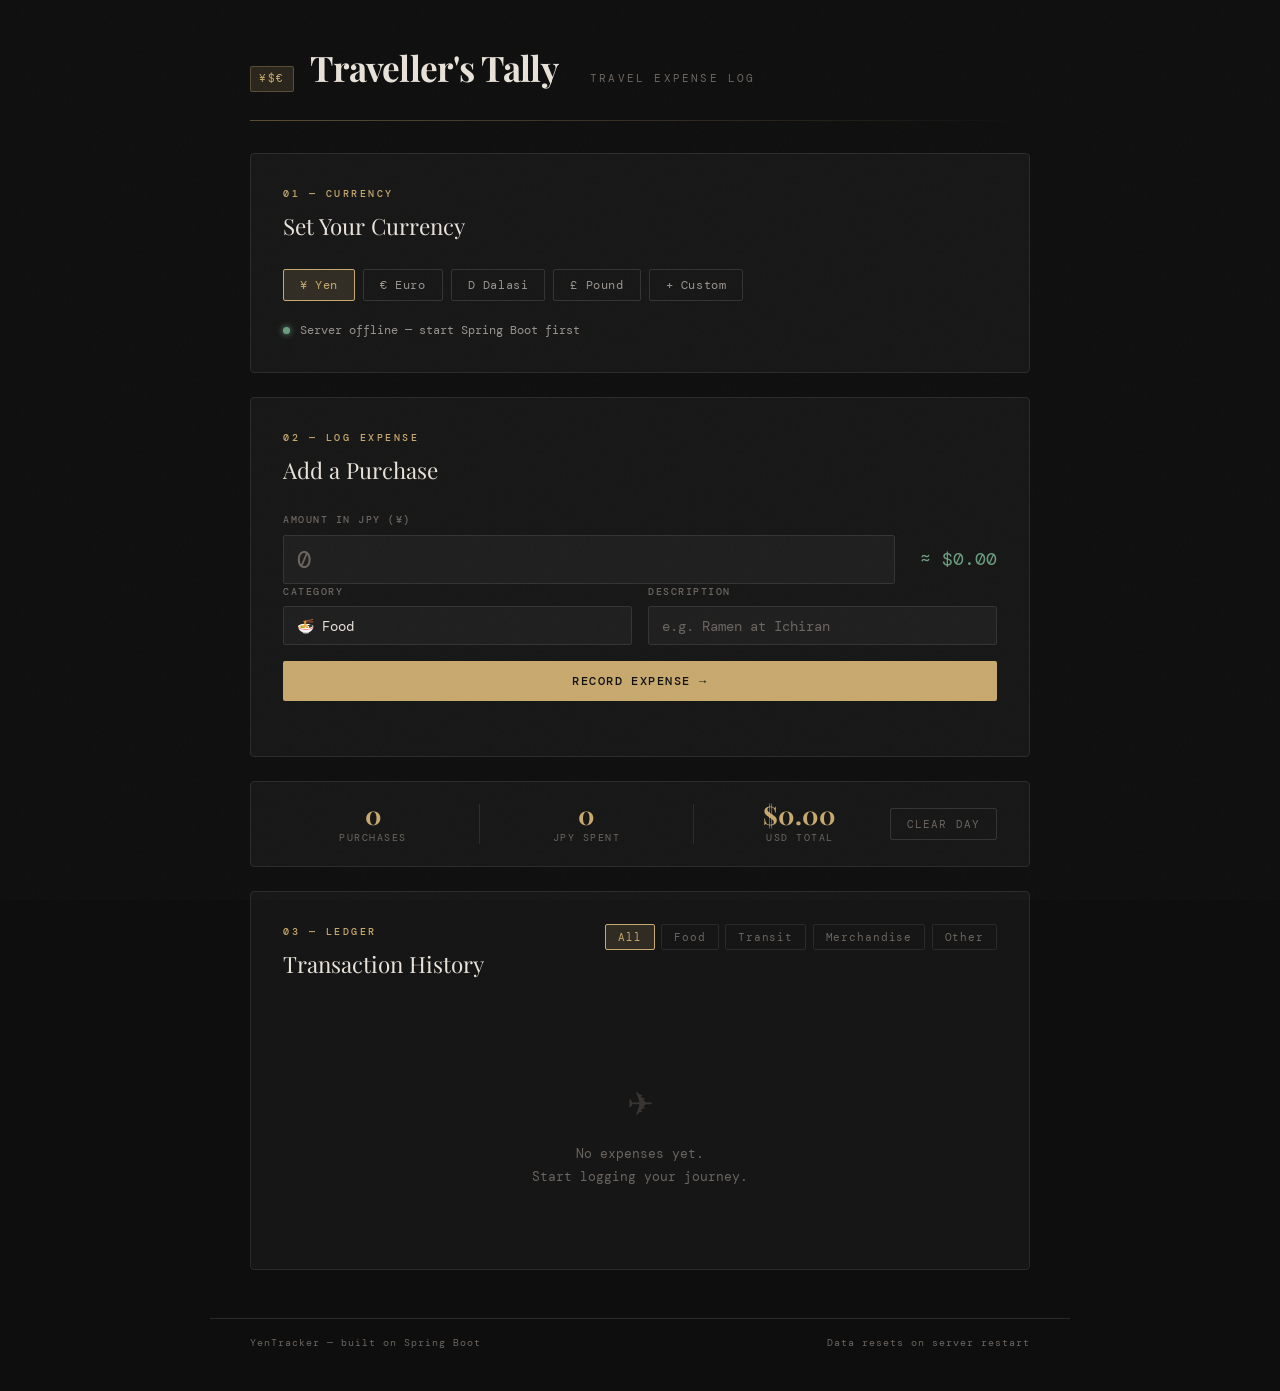
==== target/classes/static/index.html @ 56c9b60a "Initial commit" ====
<!DOCTYPE html>
<html lang="en">
<head>
  <meta charset="UTF-8" />
  <meta name="viewport" content="width=device-width, initial-scale=1.0" />
  <title>Traveller's Tally — Travel Expense Log</title>
  <link rel="preconnect" href="https://fonts.googleapis.com">
  <link href="https://fonts.googleapis.com/css2?family=Playfair+Display:ital,wght@0,400;0,700;1,400&family=DM+Mono:wght@300;400;500&display=swap" rel="stylesheet">
  <link rel="stylesheet" href="styles.css" />
</head>
<body>

  <div class="grain"></div>

  <header>
    <div class="header-inner">
      <div class="logo">
        <span class="logo-symbol">¥$€</span>
        <h1>Traveller's Tally</h1>
      </div>
      <p class="tagline">Travel Expense Log</p>
    </div>
    <div class="header-rule"></div>
  </header>

  <main>

    <!-- CURRENCY PANEL -->
    <section class="panel currency-panel">
      <div class="panel-label">01 — Currency</div>
      <h2>Set Your Currency</h2>

      <div class="presets">
        <button class="preset-btn active" data-name="JPY" data-symbol="¥" data-rate="0.0064">¥ Yen</button>
        <button class="preset-btn" data-name="EUR" data-symbol="€" data-rate="1.08">€ Euro</button>
        <button class="preset-btn" data-name="GMD" data-symbol="D" data-rate="0.014">D Dalasi</button>
        <button class="preset-btn" data-name="GBP" data-symbol="£" data-rate="1.27">£ Pound</button>
        <button class="preset-btn" data-name="custom" data-symbol="" data-rate="">+ Custom</button>
      </div>

      <div class="custom-fields" id="customFields">
        <div class="field-row">
          <div class="field">
            <label>Code</label>
            <input id="custCode" placeholder="e.g. HKD" maxlength="5" />
          </div>
          <div class="field">
            <label>Symbol</label>
            <input id="custSymbol" placeholder="e.g. $" maxlength="2" />
          </div>
          <div class="field">
            <label>Rate (1 unit → USD)</label>
            <input id="custRate" type="number" step="0.0001" placeholder="e.g. 0.13" />
          </div>
        </div>
        <button class="btn-primary" id="setCustomBtn">Apply Custom</button>
      </div>

      <div class="currency-status" id="currencyStatus">
        <span class="status-dot"></span>
        <span id="statusText">JPY — 1 ¥ = $0.0064</span>
      </div>
    </section>

    <!-- CONVERT + ADD PANEL -->
    <section class="panel add-panel">
      <div class="panel-label">02 — Log Expense</div>
      <h2>Add a Purchase</h2>

      <div class="field">
        <label>Amount <span id="currLabel">in JPY (¥)</span></label>
        <div class="amount-row">
          <input id="costInput" type="number" step="0.01" placeholder="0" />
          <div class="usd-preview" id="usdPreview">≈ $0.00</div>
        </div>
      </div>

      <div class="field-row">
        <div class="field">
          <label>Category</label>
          <select id="categorySelect">
            <option value="Food">🍜 Food</option>
            <option value="Transit">🚆 Transit</option>
            <option value="Merchandise">🛍 Merchandise</option>
            <option value="Lodging">🏨 Lodging</option>
            <option value="Entertainment">🎌 Entertainment</option>
            <option value="Other">📦 Other</option>
          </select>
        </div>
        <div class="field">
          <label>Description</label>
          <input id="descInput" placeholder="e.g. Ramen at Ichiran" />
        </div>
      </div>

      <button class="btn-primary" id="addBtn">Record Expense →</button>
      <div class="add-feedback" id="addFeedback"></div>
    </section>

    <!-- SUMMARY BAR -->
    <section class="summary-bar" id="summaryBar">
      <div class="summary-item">
        <span class="summary-num" id="sumTransactions">0</span>
        <span class="summary-label">purchases</span>
      </div>
      <div class="summary-divider"></div>
      <div class="summary-item">
        <span class="summary-num" id="sumForeign">0</span>
        <span class="summary-label" id="sumForeignLabel">JPY spent</span>
      </div>
      <div class="summary-divider"></div>
      <div class="summary-item">
        <span class="summary-num" id="sumUsd">$0.00</span>
        <span class="summary-label">USD total</span>
      </div>
      <button class="btn-ghost" id="clearBtn">Clear Day</button>
    </section>

    <!-- LEDGER -->
    <section class="panel ledger-panel">
      <div class="panel-header">
        <div>
          <div class="panel-label">03 — Ledger</div>
          <h2>Transaction History</h2>
        </div>
        <div class="filter-tabs" id="filterTabs">
          <button class="filter-tab active" data-filter="All">All</button>
          <button class="filter-tab" data-filter="Food">Food</button>
          <button class="filter-tab" data-filter="Transit">Transit</button>
          <button class="filter-tab" data-filter="Merchandise">Merchandise</button>
          <button class="filter-tab" data-filter="Other">Other</button>
        </div>
      </div>

      <div class="ledger" id="ledger">
        <div class="empty-state">
          <span class="empty-icon">✈</span>
          <p>No expenses yet.<br>Start logging your journey.</p>
        </div>
      </div>
    </section>

  </main>

  <footer>
    <span>YenTracker — built on Spring Boot</span>
    <span>Data resets on server restart</span>
  </footer>

  <script src="app.js"></script>
</body>
</html>
---- target/classes/static/styles.css ----
/* ── Variables ── */
:root {
  --bg: #0e0e0e;
  --surface: #161616;
  --surface2: #1e1e1e;
  --border: #2a2a2a;
  --border-light: #333;
  --text: #e8e2d9;
  --text-muted: #6b6560;
  --text-dim: #9a9490;
  --accent: #c8a96e;
  --accent-dim: rgba(200, 169, 110, 0.15);
  --accent-hover: #d9bc85;
  --danger: #c0504a;
  --green: #6a9e7f;
  --font-display: 'Playfair Display', Georgia, serif;
  --font-mono: 'DM Mono', 'Courier New', monospace;
}

/* ── Reset ── */
*, *::before, *::after { box-sizing: border-box; margin: 0; padding: 0; }

/* ── Base ── */
html { scroll-behavior: smooth; }

body {
  background: var(--bg);
  color: var(--text);
  font-family: var(--font-mono);
  font-size: 14px;
  line-height: 1.6;
  min-height: 100vh;
  position: relative;
}

/* ── Grain overlay ── */
.grain {
  position: fixed;
  inset: 0;
  pointer-events: none;
  z-index: 999;
  opacity: 0.035;
  background-image: url("data:image/svg+xml,%3Csvg viewBox='0 0 256 256' xmlns='http://www.w3.org/2000/svg'%3E%3Cfilter id='noise'%3E%3CfeTurbulence type='fractalNoise' baseFrequency='0.9' numOctaves='4' stitchTiles='stitch'/%3E%3C/filter%3E%3Crect width='100%25' height='100%25' filter='url(%23noise)'/%3E%3C/svg%3E");
  background-size: 200px 200px;
}

/* ── Header ── */
header {
  padding: 2.5rem 2.5rem 0;
  max-width: 860px;
  margin: 0 auto;
}

.header-inner {
  display: flex;
  align-items: baseline;
  gap: 2rem;
  margin-bottom: 1.5rem;
}

.logo {
  display: flex;
  align-items: baseline;
  gap: 1rem;
}

.logo-symbol {
  font-family: var(--font-mono);
  font-size: 11px;
  letter-spacing: 0.15em;
  color: var(--accent);
  background: var(--accent-dim);
  border: 1px solid rgba(200, 169, 110, 0.3);
  padding: 3px 8px;
  border-radius: 2px;
}

h1 {
  font-family: var(--font-display);
  font-size: 2.2rem;
  font-weight: 700;
  letter-spacing: -0.02em;
  color: var(--text);
}

.tagline {
  font-family: var(--font-mono);
  font-size: 11px;
  letter-spacing: 0.2em;
  text-transform: uppercase;
  color: var(--text-muted);
}

.header-rule {
  height: 1px;
  background: linear-gradient(to right, var(--accent), transparent);
  opacity: 0.4;
}

/* ── Main ── */
main {
  max-width: 860px;
  margin: 0 auto;
  padding: 2rem 2.5rem 3rem;
  display: flex;
  flex-direction: column;
  gap: 1.5rem;
}

/* ── Panels ── */
.panel {
  background: var(--surface);
  border: 1px solid var(--border);
  border-radius: 4px;
  padding: 2rem;
  position: relative;
  animation: fadeUp 0.4s ease both;
}

.panel:nth-child(2) { animation-delay: 0.1s; }
.panel:nth-child(3) { animation-delay: 0.15s; }
.panel:nth-child(4) { animation-delay: 0.2s; }

@keyframes fadeUp {
  from { opacity: 0; transform: translateY(12px); }
  to   { opacity: 1; transform: translateY(0); }
}

.panel-label {
  font-size: 10px;
  letter-spacing: 0.25em;
  text-transform: uppercase;
  color: var(--accent);
  margin-bottom: 0.4rem;
  font-weight: 500;
}

.panel h2 {
  font-family: var(--font-display);
  font-size: 1.4rem;
  font-weight: 400;
  color: var(--text);
  margin-bottom: 1.5rem;
}

/* ── Currency Presets ── */
.presets {
  display: flex;
  gap: 0.5rem;
  flex-wrap: wrap;
  margin-bottom: 1.25rem;
}

.preset-btn {
  font-family: var(--font-mono);
  font-size: 12px;
  letter-spacing: 0.05em;
  padding: 0.45rem 1rem;
  border: 1px solid var(--border-light);
  background: transparent;
  color: var(--text-dim);
  cursor: pointer;
  border-radius: 2px;
  transition: all 0.15s ease;
}

.preset-btn:hover {
  border-color: var(--accent);
  color: var(--accent);
}

.preset-btn.active {
  background: var(--accent-dim);
  border-color: var(--accent);
  color: var(--accent);
}

/* ── Custom Fields ── */
.custom-fields {
  display: none;
  flex-direction: column;
  gap: 1rem;
  margin-bottom: 1.25rem;
  padding: 1.25rem;
  background: var(--surface2);
  border: 1px solid var(--border);
  border-radius: 3px;
  animation: fadeIn 0.2s ease;
}

.custom-fields.visible { display: flex; }

@keyframes fadeIn {
  from { opacity: 0; } to { opacity: 1; }
}

/* ── Fields ── */
.field {
  display: flex;
  flex-direction: column;
  gap: 0.4rem;
  flex: 1;
}

.field-row {
  display: flex;
  gap: 1rem;
}

label {
  font-size: 10px;
  letter-spacing: 0.15em;
  text-transform: uppercase;
  color: var(--text-muted);
  font-weight: 500;
}

input, select {
  background: var(--surface2);
  border: 1px solid var(--border-light);
  color: var(--text);
  font-family: var(--font-mono);
  font-size: 14px;
  padding: 0.6rem 0.8rem;
  border-radius: 2px;
  outline: none;
  width: 100%;
  transition: border-color 0.15s ease;
  -webkit-appearance: none;
}

input::placeholder { color: var(--text-muted); }

input:focus, select:focus {
  border-color: var(--accent);
  background: #1a1a1a;
}

select option { background: var(--surface2); }

/* ── Amount Row ── */
.amount-row {
  display: flex;
  gap: 0.75rem;
  align-items: center;
}

.amount-row input { flex: 1; font-size: 1.5rem; padding: 0.5rem 0.8rem; }

.usd-preview {
  font-family: var(--font-mono);
  font-size: 1.1rem;
  color: var(--green);
  white-space: nowrap;
  min-width: 90px;
  text-align: right;
  transition: all 0.2s ease;
}

/* ── Currency Status ── */
.currency-status {
  display: flex;
  align-items: center;
  gap: 0.6rem;
  font-size: 12px;
  color: var(--text-dim);
  margin-top: 1rem;
}

.status-dot {
  width: 7px;
  height: 7px;
  border-radius: 50%;
  background: var(--green);
  box-shadow: 0 0 6px var(--green);
  flex-shrink: 0;
}

/* ── Buttons ── */
.btn-primary {
  font-family: var(--font-mono);
  font-size: 12px;
  letter-spacing: 0.12em;
  text-transform: uppercase;
  font-weight: 500;
  padding: 0.75rem 2rem;
  background: var(--accent);
  color: #0e0e0e;
  border: none;
  border-radius: 2px;
  cursor: pointer;
  transition: background 0.15s ease, transform 0.1s ease;
  margin-top: 1rem;
  width: 100%;
}

.btn-primary:hover { background: var(--accent-hover); }
.btn-primary:active { transform: scale(0.99); }

.btn-ghost {
  font-family: var(--font-mono);
  font-size: 11px;
  letter-spacing: 0.1em;
  text-transform: uppercase;
  padding: 0.5rem 1rem;
  background: transparent;
  border: 1px solid var(--border-light);
  color: var(--text-muted);
  border-radius: 2px;
  cursor: pointer;
  transition: all 0.15s ease;
}

.btn-ghost:hover { border-color: var(--danger); color: var(--danger); }

/* ── Add Feedback ── */
.add-feedback {
  font-size: 12px;
  color: var(--green);
  text-align: center;
  height: 1.2em;
  margin-top: 0.5rem;
  transition: opacity 0.3s ease;
}

/* ── Summary Bar ── */
.summary-bar {
  display: flex;
  align-items: center;
  gap: 0;
  background: var(--surface);
  border: 1px solid var(--border);
  border-radius: 4px;
  padding: 1.25rem 2rem;
  animation: fadeUp 0.4s 0.12s ease both;
}

.summary-item {
  display: flex;
  flex-direction: column;
  align-items: center;
  gap: 0.2rem;
  flex: 1;
}

.summary-num {
  font-family: var(--font-display);
  font-size: 1.6rem;
  font-weight: 700;
  color: var(--accent);
  line-height: 1;
}

.summary-label {
  font-size: 10px;
  letter-spacing: 0.15em;
  text-transform: uppercase;
  color: var(--text-muted);
}

.summary-divider {
  width: 1px;
  height: 40px;
  background: var(--border);
  margin: 0 1rem;
}

/* ── Ledger Panel ── */
.panel-header {
  display: flex;
  justify-content: space-between;
  align-items: flex-start;
  margin-bottom: 1.5rem;
  flex-wrap: wrap;
  gap: 1rem;
}

.filter-tabs {
  display: flex;
  gap: 0.4rem;
  flex-wrap: wrap;
}

.filter-tab {
  font-family: var(--font-mono);
  font-size: 11px;
  letter-spacing: 0.08em;
  padding: 0.3rem 0.75rem;
  background: transparent;
  border: 1px solid var(--border);
  color: var(--text-muted);
  cursor: pointer;
  border-radius: 2px;
  transition: all 0.15s ease;
}

.filter-tab:hover { border-color: var(--border-light); color: var(--text-dim); }
.filter-tab.active { border-color: var(--accent); color: var(--accent); background: var(--accent-dim); }

/* ── Ledger entries ── */
.ledger { display: flex; flex-direction: column; gap: 0; }

.entry {
  display: grid;
  grid-template-columns: auto 1fr auto auto;
  align-items: center;
  gap: 1rem;
  padding: 0.9rem 0;
  border-bottom: 1px solid var(--border);
  animation: slideIn 0.25s ease both;
}

@keyframes slideIn {
  from { opacity: 0; transform: translateX(-8px); }
  to   { opacity: 1; transform: translateX(0); }
}

.entry:last-child { border-bottom: none; }

.entry-cat {
  font-size: 10px;
  letter-spacing: 0.1em;
  text-transform: uppercase;
  color: var(--text-muted);
  background: var(--surface2);
  border: 1px solid var(--border);
  padding: 2px 7px;
  border-radius: 2px;
  white-space: nowrap;
}

.entry-desc {
  font-family: var(--font-display);
  font-style: italic;
  font-size: 0.95rem;
  color: var(--text);
  overflow: hidden;
  text-overflow: ellipsis;
  white-space: nowrap;
}

.entry-desc.no-desc { font-family: var(--font-mono); font-style: normal; color: var(--text-muted); }

.entry-foreign {
  font-size: 13px;
  color: var(--text-dim);
  text-align: right;
  white-space: nowrap;
}

.entry-usd {
  font-family: var(--font-mono);
  font-weight: 500;
  color: var(--green);
  text-align: right;
  white-space: nowrap;
}

/* ── Empty State ── */
.empty-state {
  text-align: center;
  padding: 3rem 0;
  color: var(--text-muted);
}

.empty-icon {
  display: block;
  font-size: 2rem;
  margin-bottom: 0.75rem;
  opacity: 0.4;
}

.empty-state p { font-size: 13px; line-height: 1.8; }

/* ── Footer ── */
footer {
  max-width: 860px;
  margin: 0 auto;
  padding: 1rem 2.5rem 2.5rem;
  display: flex;
  justify-content: space-between;
  font-size: 10px;
  letter-spacing: 0.1em;
  color: var(--text-muted);
  border-top: 1px solid var(--border);
}

/* ── Responsive ── */
@media (max-width: 600px) {
  header, main, footer { padding-left: 1.25rem; padding-right: 1.25rem; }
  .field-row { flex-direction: column; }
  .amount-row { flex-direction: column; align-items: stretch; }
  .usd-preview { text-align: left; }
  .summary-bar { flex-wrap: wrap; gap: 1rem; }
  .summary-divider { display: none; }
  .panel-header { flex-direction: column; }
  h1 { font-size: 1.7rem; }
  .entry { grid-template-columns: auto 1fr; }
  .entry-foreign { display: none; }
}
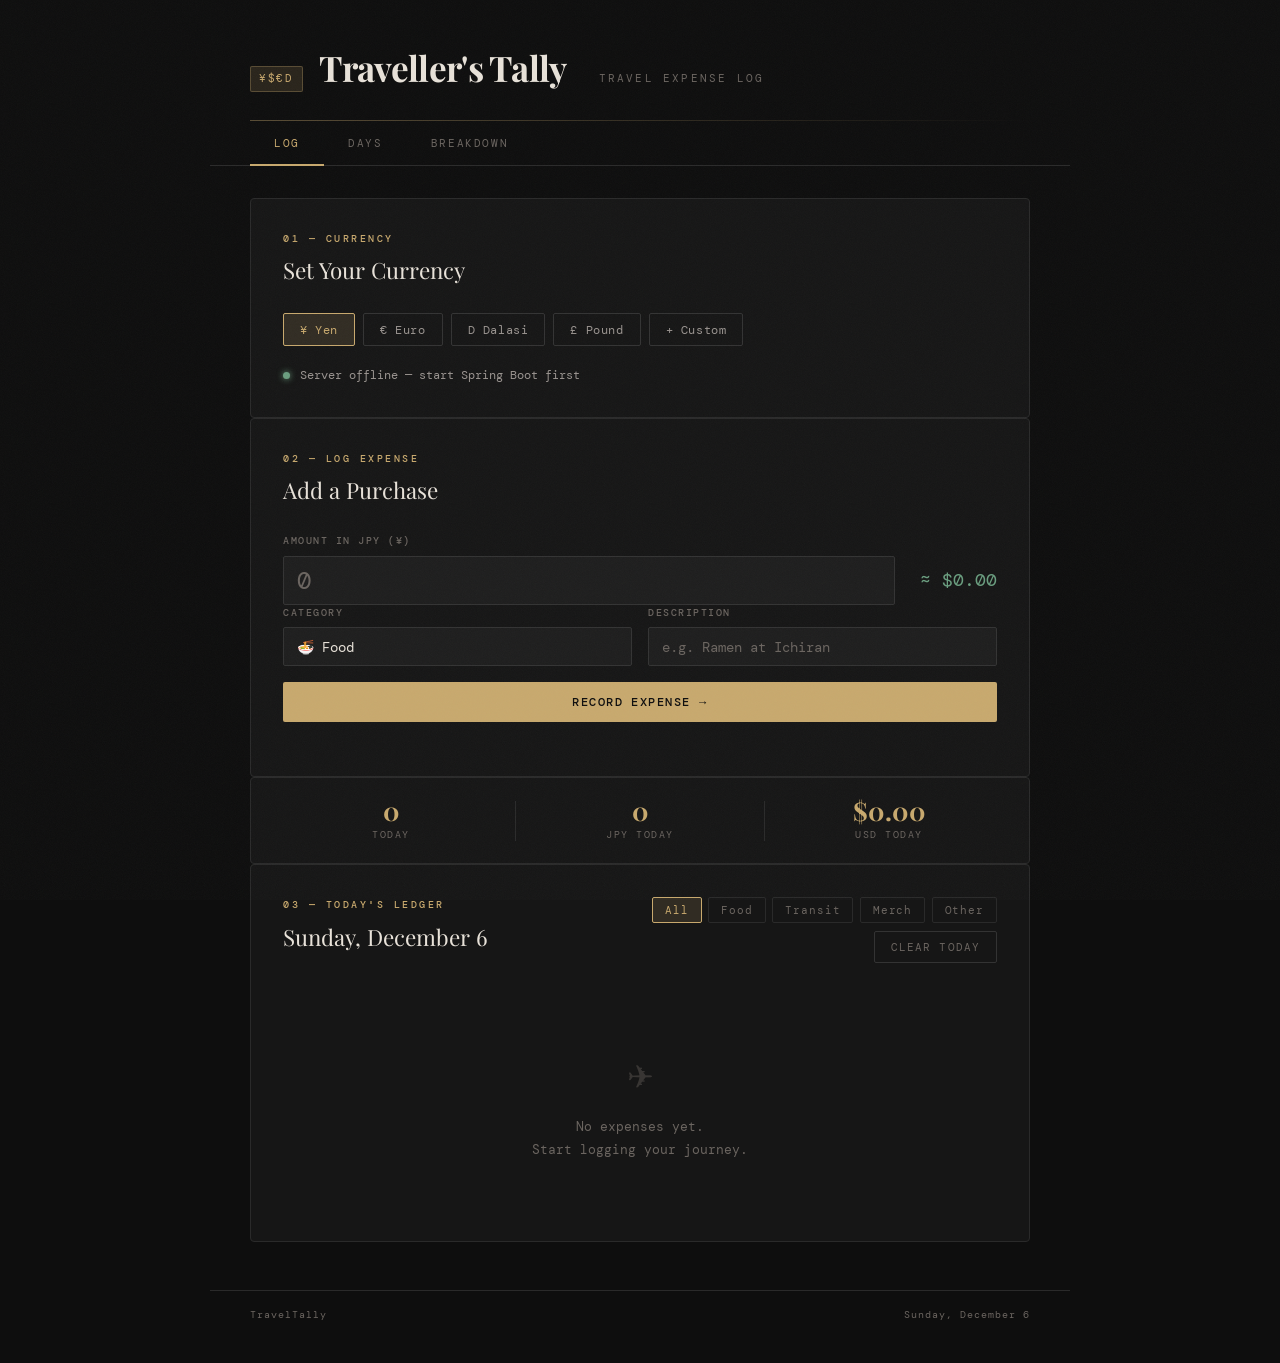
==== commit 8204c990: "bug fix" ====
--- a/target/classes/static/index.html
+++ b/target/classes/static/index.html
@@ -3,7 +3,7 @@
 <head>
   <meta charset="UTF-8" />
   <meta name="viewport" content="width=device-width, initial-scale=1.0" />
-  <title>Traveller's Tally — Travel Expense Log</title>
+  <title>Traveller's Tally</title>
   <link rel="preconnect" href="https://fonts.googleapis.com">
   <link href="https://fonts.googleapis.com/css2?family=Playfair+Display:ital,wght@0,400;0,700;1,400&family=DM+Mono:wght@300;400;500&display=swap" rel="stylesheet">
   <link rel="stylesheet" href="styles.css" />
@@ -15,7 +15,7 @@
   <header>
     <div class="header-inner">
       <div class="logo">
-        <span class="logo-symbol">¥$€</span>
+        <span class="logo-symbol">¥$€D</span>
         <h1>Traveller's Tally</h1>
       </div>
       <p class="tagline">Travel Expense Log</p>
@@ -23,130 +23,199 @@
     <div class="header-rule"></div>
   </header>
 
+  <!-- NAV TABS -->
+  <nav class="main-nav">
+    <button class="nav-tab active" data-view="log">Log</button>
+    <button class="nav-tab" data-view="days">Days</button>
+    <button class="nav-tab" data-view="charts">Breakdown</button>
+  </nav>
+
   <main>
 
-    <!-- CURRENCY PANEL -->
-    <section class="panel currency-panel">
-      <div class="panel-label">01 — Currency</div>
-      <h2>Set Your Currency</h2>
-
-      <div class="presets">
-        <button class="preset-btn active" data-name="JPY" data-symbol="¥" data-rate="0.0064">¥ Yen</button>
-        <button class="preset-btn" data-name="EUR" data-symbol="€" data-rate="1.08">€ Euro</button>
-        <button class="preset-btn" data-name="GMD" data-symbol="D" data-rate="0.014">D Dalasi</button>
-        <button class="preset-btn" data-name="GBP" data-symbol="£" data-rate="1.27">£ Pound</button>
-        <button class="preset-btn" data-name="custom" data-symbol="" data-rate="">+ Custom</button>
-      </div>
-
-      <div class="custom-fields" id="customFields">
+    <!-- ═══ VIEW: LOG ═══ -->
+    <div class="view active" id="view-log">
+
+      <section class="panel currency-panel">
+        <div class="panel-label">01 — Currency</div>
+        <h2>Set Your Currency</h2>
+        <div class="presets">
+          <button class="preset-btn active" data-name="JPY" data-symbol="¥" data-rate="0.0064">¥ Yen</button>
+          <button class="preset-btn" data-name="EUR" data-symbol="€" data-rate="1.08">€ Euro</button>
+          <button class="preset-btn" data-name="GMD" data-symbol="D" data-rate="0.014">D Dalasi</button>
+          <button class="preset-btn" data-name="GBP" data-symbol="£" data-rate="1.27">£ Pound</button>
+          <button class="preset-btn" data-name="custom" data-symbol="" data-rate="">+ Custom</button>
+        </div>
+        <div class="custom-fields" id="customFields">
+          <div class="field-row">
+            <div class="field">
+              <label>Code</label>
+              <input id="custCode" placeholder="e.g. HKD" maxlength="5" />
+            </div>
+            <div class="field">
+              <label>Symbol</label>
+              <input id="custSymbol" placeholder="e.g. $" maxlength="2" />
+            </div>
+            <div class="field">
+              <label>Rate (1 unit → USD)</label>
+              <input id="custRate" type="number" step="0.0001" placeholder="e.g. 0.13" />
+            </div>
+          </div>
+          <button class="btn-primary" id="setCustomBtn">Apply Custom</button>
+        </div>
+        <div class="currency-status">
+          <span class="status-dot"></span>
+          <span id="statusText">JPY — 1 ¥ = $0.0064</span>
+        </div>
+      </section>
+
+      <section class="panel add-panel">
+        <div class="panel-label">02 — Log Expense</div>
+        <h2>Add a Purchase</h2>
+        <div class="field">
+          <label>Amount <span id="currLabel">in JPY (¥)</span></label>
+          <div class="amount-row">
+            <input id="costInput" type="number" step="0.01" placeholder="0" />
+            <div class="usd-preview" id="usdPreview">≈ $0.00</div>
+          </div>
+        </div>
         <div class="field-row">
           <div class="field">
-            <label>Code</label>
-            <input id="custCode" placeholder="e.g. HKD" maxlength="5" />
+            <label>Category</label>
+            <select id="categorySelect">
+              <option value="Food">🍜 Food</option>
+              <option value="Transit">🚆 Transit</option>
+              <option value="Merchandise">🛍 Merchandise</option>
+              <option value="Lodging">🏨 Lodging</option>
+              <option value="Entertainment">🎌 Entertainment</option>
+              <option value="Other">📦 Other</option>
+            </select>
           </div>
           <div class="field">
-            <label>Symbol</label>
-            <input id="custSymbol" placeholder="e.g. $" maxlength="2" />
-          </div>
-          <div class="field">
-            <label>Rate (1 unit → USD)</label>
-            <input id="custRate" type="number" step="0.0001" placeholder="e.g. 0.13" />
-          </div>
-        </div>
-        <button class="btn-primary" id="setCustomBtn">Apply Custom</button>
-      </div>
-
-      <div class="currency-status" id="currencyStatus">
-        <span class="status-dot"></span>
-        <span id="statusText">JPY — 1 ¥ = $0.0064</span>
-      </div>
-    </section>
-
-    <!-- CONVERT + ADD PANEL -->
-    <section class="panel add-panel">
-      <div class="panel-label">02 — Log Expense</div>
-      <h2>Add a Purchase</h2>
-
-      <div class="field">
-        <label>Amount <span id="currLabel">in JPY (¥)</span></label>
-        <div class="amount-row">
-          <input id="costInput" type="number" step="0.01" placeholder="0" />
-          <div class="usd-preview" id="usdPreview">≈ $0.00</div>
-        </div>
-      </div>
-
-      <div class="field-row">
-        <div class="field">
-          <label>Category</label>
-          <select id="categorySelect">
-            <option value="Food">🍜 Food</option>
-            <option value="Transit">🚆 Transit</option>
-            <option value="Merchandise">🛍 Merchandise</option>
-            <option value="Lodging">🏨 Lodging</option>
-            <option value="Entertainment">🎌 Entertainment</option>
-            <option value="Other">📦 Other</option>
-          </select>
-        </div>
-        <div class="field">
-          <label>Description</label>
-          <input id="descInput" placeholder="e.g. Ramen at Ichiran" />
-        </div>
-      </div>
-
-      <button class="btn-primary" id="addBtn">Record Expense →</button>
-      <div class="add-feedback" id="addFeedback"></div>
-    </section>
-
-    <!-- SUMMARY BAR -->
-    <section class="summary-bar" id="summaryBar">
-      <div class="summary-item">
-        <span class="summary-num" id="sumTransactions">0</span>
-        <span class="summary-label">purchases</span>
-      </div>
-      <div class="summary-divider"></div>
-      <div class="summary-item">
-        <span class="summary-num" id="sumForeign">0</span>
-        <span class="summary-label" id="sumForeignLabel">JPY spent</span>
-      </div>
-      <div class="summary-divider"></div>
-      <div class="summary-item">
-        <span class="summary-num" id="sumUsd">$0.00</span>
-        <span class="summary-label">USD total</span>
-      </div>
-      <button class="btn-ghost" id="clearBtn">Clear Day</button>
-    </section>
-
-    <!-- LEDGER -->
-    <section class="panel ledger-panel">
-      <div class="panel-header">
-        <div>
-          <div class="panel-label">03 — Ledger</div>
-          <h2>Transaction History</h2>
-        </div>
-        <div class="filter-tabs" id="filterTabs">
-          <button class="filter-tab active" data-filter="All">All</button>
-          <button class="filter-tab" data-filter="Food">Food</button>
-          <button class="filter-tab" data-filter="Transit">Transit</button>
-          <button class="filter-tab" data-filter="Merchandise">Merchandise</button>
-          <button class="filter-tab" data-filter="Other">Other</button>
-        </div>
-      </div>
-
-      <div class="ledger" id="ledger">
-        <div class="empty-state">
-          <span class="empty-icon">✈</span>
-          <p>No expenses yet.<br>Start logging your journey.</p>
-        </div>
-      </div>
-    </section>
+            <label>Description</label>
+            <input id="descInput" placeholder="e.g. Ramen at Ichiran" />
+          </div>
+        </div>
+        <button class="btn-primary" id="addBtn">Record Expense →</button>
+        <div class="add-feedback" id="addFeedback"></div>
+      </section>
+
+      <!-- Today summary -->
+      <section class="summary-bar" id="summaryBar">
+        <div class="summary-item">
+          <span class="summary-num" id="sumTransactions">0</span>
+          <span class="summary-label">today</span>
+        </div>
+        <div class="summary-divider"></div>
+        <div class="summary-item">
+          <span class="summary-num" id="sumForeign">0</span>
+          <span class="summary-label" id="sumForeignLabel">JPY today</span>
+        </div>
+        <div class="summary-divider"></div>
+        <div class="summary-item">
+          <span class="summary-num" id="sumUsd">$0.00</span>
+          <span class="summary-label">USD today</span>
+        </div>
+      </section>
+
+      <!-- Today's ledger -->
+      <section class="panel ledger-panel">
+        <div class="panel-header">
+          <div>
+            <div class="panel-label">03 — Today's Ledger</div>
+            <h2 id="ledgerDate">Today</h2>
+          </div>
+          <div class="panel-actions">
+            <div class="filter-tabs" id="filterTabs">
+              <button class="filter-tab active" data-filter="All">All</button>
+              <button class="filter-tab" data-filter="Food">Food</button>
+              <button class="filter-tab" data-filter="Transit">Transit</button>
+              <button class="filter-tab" data-filter="Merchandise">Merch</button>
+              <button class="filter-tab" data-filter="Other">Other</button>
+            </div>
+            <button class="btn-ghost" id="clearBtn">Clear Today</button>
+          </div>
+        </div>
+        <div class="ledger" id="ledger">
+          <div class="empty-state">
+            <span class="empty-icon">✈</span>
+            <p>No expenses yet.<br>Start logging your journey.</p>
+          </div>
+        </div>
+      </section>
+
+    </div>
+
+    <!-- ═══ VIEW: DAYS ═══ -->
+    <div class="view" id="view-days">
+      <section class="panel">
+        <div class="panel-label">Trip History</div>
+        <h2>Days</h2>
+        <div id="daysList" class="days-list">
+          <div class="empty-state"><span class="empty-icon">📅</span><p>No days recorded yet.</p></div>
+        </div>
+      </section>
+
+      <!-- Expanded day detail -->
+      <section class="panel" id="dayDetail" style="display:none">
+        <div class="panel-header">
+          <div>
+            <div class="panel-label">Day Detail</div>
+            <h2 id="dayDetailDate">—</h2>
+          </div>
+          <button class="btn-ghost" id="backToDays">← Back</button>
+        </div>
+        <div class="ledger" id="dayDetailLedger"></div>
+      </section>
+    </div>
+
+    <!-- ═══ VIEW: CHARTS ═══ -->
+    <div class="view" id="view-charts">
+      <section class="panel">
+        <div class="panel-label">Spending Breakdown</div>
+        <h2>By Category</h2>
+
+        <div class="chart-scope">
+          <button class="scope-btn active" data-scope="today">Today</button>
+          <button class="scope-btn" data-scope="all">All Time</button>
+        </div>
+
+        <div id="categoryChart" class="category-chart">
+          <div class="empty-state"><span class="empty-icon">📊</span><p>No data yet.</p></div>
+        </div>
+
+        <div class="chart-totals" id="chartTotals"></div>
+      </section>
+
+      <!-- All-time summary -->
+      <section class="panel">
+        <div class="panel-label">All Time</div>
+        <h2>Trip Total</h2>
+        <div class="summary-bar" style="margin-top:0; border:none; padding: 0.5rem 0;">
+          <div class="summary-item">
+            <span class="summary-num" id="allTransactions">0</span>
+            <span class="summary-label">purchases</span>
+          </div>
+          <div class="summary-divider"></div>
+          <div class="summary-item">
+            <span class="summary-num" id="allUsd">$0.00</span>
+            <span class="summary-label">USD total</span>
+          </div>
+          <div class="summary-divider"></div>
+          <div class="summary-item">
+            <span class="summary-num" id="allDays">0</span>
+            <span class="summary-label">days</span>
+          </div>
+        </div>
+      </section>
+    </div>
 
   </main>
 
   <footer>
-    <span>YenTracker — built on Spring Boot</span>
-    <span>Data resets on server restart</span>
+    <span>TravelTally</span>
+    <span id="footerDate"></span>
   </footer>
 
   <script src="app.js"></script>
 </body>
-</html>
+</html>
--- a/target/classes/static/styles.css
+++ b/target/classes/static/styles.css
@@ -17,10 +17,7 @@
   --font-mono: 'DM Mono', 'Courier New', monospace;
 }
 
-/* ── Reset ── */
 *, *::before, *::after { box-sizing: border-box; margin: 0; padding: 0; }
-
-/* ── Base ── */
 html { scroll-behavior: smooth; }
 
 body {
@@ -30,464 +27,217 @@
   font-size: 14px;
   line-height: 1.6;
   min-height: 100vh;
-  position: relative;
-}
-
-/* ── Grain overlay ── */
+}
+
 .grain {
-  position: fixed;
-  inset: 0;
-  pointer-events: none;
-  z-index: 999;
-  opacity: 0.035;
+  position: fixed; inset: 0; pointer-events: none; z-index: 999; opacity: 0.035;
   background-image: url("data:image/svg+xml,%3Csvg viewBox='0 0 256 256' xmlns='http://www.w3.org/2000/svg'%3E%3Cfilter id='noise'%3E%3CfeTurbulence type='fractalNoise' baseFrequency='0.9' numOctaves='4' stitchTiles='stitch'/%3E%3C/filter%3E%3Crect width='100%25' height='100%25' filter='url(%23noise)'/%3E%3C/svg%3E");
   background-size: 200px 200px;
 }
 
 /* ── Header ── */
-header {
-  padding: 2.5rem 2.5rem 0;
-  max-width: 860px;
-  margin: 0 auto;
-}
-
-.header-inner {
-  display: flex;
-  align-items: baseline;
-  gap: 2rem;
-  margin-bottom: 1.5rem;
-}
-
-.logo {
-  display: flex;
-  align-items: baseline;
-  gap: 1rem;
-}
-
+header { padding: 2.5rem 2.5rem 0; max-width: 860px; margin: 0 auto; }
+.header-inner { display: flex; align-items: baseline; gap: 2rem; margin-bottom: 1.5rem; }
+.logo { display: flex; align-items: baseline; gap: 1rem; }
 .logo-symbol {
-  font-family: var(--font-mono);
-  font-size: 11px;
-  letter-spacing: 0.15em;
-  color: var(--accent);
-  background: var(--accent-dim);
-  border: 1px solid rgba(200, 169, 110, 0.3);
-  padding: 3px 8px;
-  border-radius: 2px;
-}
-
-h1 {
-  font-family: var(--font-display);
-  font-size: 2.2rem;
-  font-weight: 700;
-  letter-spacing: -0.02em;
-  color: var(--text);
-}
-
-.tagline {
-  font-family: var(--font-mono);
-  font-size: 11px;
-  letter-spacing: 0.2em;
-  text-transform: uppercase;
-  color: var(--text-muted);
-}
-
-.header-rule {
-  height: 1px;
-  background: linear-gradient(to right, var(--accent), transparent);
-  opacity: 0.4;
-}
+  font-family: var(--font-mono); font-size: 11px; letter-spacing: 0.15em;
+  color: var(--accent); background: var(--accent-dim);
+  border: 1px solid rgba(200,169,110,0.3); padding: 3px 8px; border-radius: 2px;
+}
+h1 { font-family: var(--font-display); font-size: 2.2rem; font-weight: 700; letter-spacing: -0.02em; }
+.tagline { font-size: 11px; letter-spacing: 0.2em; text-transform: uppercase; color: var(--text-muted); }
+.header-rule { height: 1px; background: linear-gradient(to right, var(--accent), transparent); opacity: 0.4; }
+
+/* ── Nav ── */
+.main-nav {
+  max-width: 860px; margin: 0 auto;
+  display: flex; gap: 0;
+  border-bottom: 1px solid var(--border);
+  padding: 0 2.5rem;
+}
+
+.nav-tab {
+  font-family: var(--font-mono); font-size: 11px; letter-spacing: 0.15em;
+  text-transform: uppercase; padding: 0.9rem 1.5rem;
+  background: transparent; border: none; border-bottom: 2px solid transparent;
+  color: var(--text-muted); cursor: pointer;
+  transition: all 0.15s ease; margin-bottom: -1px;
+}
+.nav-tab:hover { color: var(--text-dim); }
+.nav-tab.active { color: var(--accent); border-bottom-color: var(--accent); }
+
+/* ── Views ── */
+.view { display: none; }
+.view.active { display: block; }
 
 /* ── Main ── */
-main {
-  max-width: 860px;
-  margin: 0 auto;
-  padding: 2rem 2.5rem 3rem;
-  display: flex;
-  flex-direction: column;
-  gap: 1.5rem;
-}
+main { max-width: 860px; margin: 0 auto; padding: 2rem 2.5rem 3rem; display: flex; flex-direction: column; gap: 1.5rem; }
 
 /* ── Panels ── */
 .panel {
-  background: var(--surface);
-  border: 1px solid var(--border);
-  border-radius: 4px;
-  padding: 2rem;
-  position: relative;
+  background: var(--surface); border: 1px solid var(--border);
+  border-radius: 4px; padding: 2rem; position: relative;
   animation: fadeUp 0.4s ease both;
 }
-
-.panel:nth-child(2) { animation-delay: 0.1s; }
-.panel:nth-child(3) { animation-delay: 0.15s; }
-.panel:nth-child(4) { animation-delay: 0.2s; }
-
-@keyframes fadeUp {
-  from { opacity: 0; transform: translateY(12px); }
-  to   { opacity: 1; transform: translateY(0); }
-}
-
-.panel-label {
-  font-size: 10px;
-  letter-spacing: 0.25em;
-  text-transform: uppercase;
-  color: var(--accent);
-  margin-bottom: 0.4rem;
-  font-weight: 500;
-}
-
-.panel h2 {
-  font-family: var(--font-display);
-  font-size: 1.4rem;
-  font-weight: 400;
-  color: var(--text);
-  margin-bottom: 1.5rem;
-}
-
-/* ── Currency Presets ── */
-.presets {
-  display: flex;
-  gap: 0.5rem;
-  flex-wrap: wrap;
-  margin-bottom: 1.25rem;
-}
-
+@keyframes fadeUp { from { opacity:0; transform:translateY(12px); } to { opacity:1; transform:translateY(0); } }
+
+.panel-label { font-size: 10px; letter-spacing: 0.25em; text-transform: uppercase; color: var(--accent); margin-bottom: 0.4rem; font-weight: 500; }
+.panel h2 { font-family: var(--font-display); font-size: 1.4rem; font-weight: 400; color: var(--text); margin-bottom: 1.5rem; }
+
+/* ── Presets ── */
+.presets { display: flex; gap: 0.5rem; flex-wrap: wrap; margin-bottom: 1.25rem; }
 .preset-btn {
-  font-family: var(--font-mono);
-  font-size: 12px;
-  letter-spacing: 0.05em;
-  padding: 0.45rem 1rem;
-  border: 1px solid var(--border-light);
-  background: transparent;
-  color: var(--text-dim);
-  cursor: pointer;
-  border-radius: 2px;
-  transition: all 0.15s ease;
-}
-
-.preset-btn:hover {
-  border-color: var(--accent);
-  color: var(--accent);
-}
-
-.preset-btn.active {
-  background: var(--accent-dim);
-  border-color: var(--accent);
-  color: var(--accent);
-}
+  font-family: var(--font-mono); font-size: 12px; letter-spacing: 0.05em;
+  padding: 0.45rem 1rem; border: 1px solid var(--border-light);
+  background: transparent; color: var(--text-dim); cursor: pointer;
+  border-radius: 2px; transition: all 0.15s ease;
+}
+.preset-btn:hover { border-color: var(--accent); color: var(--accent); }
+.preset-btn.active { background: var(--accent-dim); border-color: var(--accent); color: var(--accent); }
 
 /* ── Custom Fields ── */
-.custom-fields {
-  display: none;
-  flex-direction: column;
-  gap: 1rem;
-  margin-bottom: 1.25rem;
-  padding: 1.25rem;
-  background: var(--surface2);
-  border: 1px solid var(--border);
-  border-radius: 3px;
-  animation: fadeIn 0.2s ease;
-}
-
+.custom-fields { display: none; flex-direction: column; gap: 1rem; margin-bottom: 1.25rem; padding: 1.25rem; background: var(--surface2); border: 1px solid var(--border); border-radius: 3px; }
 .custom-fields.visible { display: flex; }
 
-@keyframes fadeIn {
-  from { opacity: 0; } to { opacity: 1; }
-}
-
 /* ── Fields ── */
-.field {
-  display: flex;
-  flex-direction: column;
-  gap: 0.4rem;
-  flex: 1;
-}
-
-.field-row {
-  display: flex;
-  gap: 1rem;
-}
-
-label {
-  font-size: 10px;
-  letter-spacing: 0.15em;
-  text-transform: uppercase;
-  color: var(--text-muted);
-  font-weight: 500;
-}
-
+.field { display: flex; flex-direction: column; gap: 0.4rem; flex: 1; }
+.field-row { display: flex; gap: 1rem; }
+label { font-size: 10px; letter-spacing: 0.15em; text-transform: uppercase; color: var(--text-muted); font-weight: 500; }
 input, select {
-  background: var(--surface2);
-  border: 1px solid var(--border-light);
-  color: var(--text);
-  font-family: var(--font-mono);
-  font-size: 14px;
-  padding: 0.6rem 0.8rem;
-  border-radius: 2px;
-  outline: none;
-  width: 100%;
-  transition: border-color 0.15s ease;
-  -webkit-appearance: none;
-}
-
+  background: var(--surface2); border: 1px solid var(--border-light);
+  color: var(--text); font-family: var(--font-mono); font-size: 14px;
+  padding: 0.6rem 0.8rem; border-radius: 2px; outline: none; width: 100%;
+  transition: border-color 0.15s ease; -webkit-appearance: none;
+}
 input::placeholder { color: var(--text-muted); }
-
-input:focus, select:focus {
-  border-color: var(--accent);
-  background: #1a1a1a;
-}
-
+input:focus, select:focus { border-color: var(--accent); background: #1a1a1a; }
 select option { background: var(--surface2); }
 
-/* ── Amount Row ── */
-.amount-row {
-  display: flex;
-  gap: 0.75rem;
-  align-items: center;
-}
-
+.amount-row { display: flex; gap: 0.75rem; align-items: center; }
 .amount-row input { flex: 1; font-size: 1.5rem; padding: 0.5rem 0.8rem; }
-
-.usd-preview {
-  font-family: var(--font-mono);
-  font-size: 1.1rem;
-  color: var(--green);
-  white-space: nowrap;
-  min-width: 90px;
-  text-align: right;
-  transition: all 0.2s ease;
-}
-
-/* ── Currency Status ── */
-.currency-status {
-  display: flex;
-  align-items: center;
-  gap: 0.6rem;
-  font-size: 12px;
-  color: var(--text-dim);
-  margin-top: 1rem;
-}
-
-.status-dot {
-  width: 7px;
-  height: 7px;
-  border-radius: 50%;
-  background: var(--green);
-  box-shadow: 0 0 6px var(--green);
-  flex-shrink: 0;
-}
+.usd-preview { font-size: 1.1rem; color: var(--green); white-space: nowrap; min-width: 90px; text-align: right; transition: all 0.2s ease; }
+
+/* ── Status ── */
+.currency-status { display: flex; align-items: center; gap: 0.6rem; font-size: 12px; color: var(--text-dim); margin-top: 1rem; }
+.status-dot { width: 7px; height: 7px; border-radius: 50%; background: var(--green); box-shadow: 0 0 6px var(--green); flex-shrink: 0; }
 
 /* ── Buttons ── */
 .btn-primary {
-  font-family: var(--font-mono);
-  font-size: 12px;
-  letter-spacing: 0.12em;
-  text-transform: uppercase;
-  font-weight: 500;
-  padding: 0.75rem 2rem;
-  background: var(--accent);
-  color: #0e0e0e;
-  border: none;
-  border-radius: 2px;
-  cursor: pointer;
-  transition: background 0.15s ease, transform 0.1s ease;
-  margin-top: 1rem;
-  width: 100%;
-}
-
+  font-family: var(--font-mono); font-size: 12px; letter-spacing: 0.12em;
+  text-transform: uppercase; font-weight: 500; padding: 0.75rem 2rem;
+  background: var(--accent); color: #0e0e0e; border: none; border-radius: 2px;
+  cursor: pointer; transition: background 0.15s ease, transform 0.1s ease;
+  margin-top: 1rem; width: 100%;
+}
 .btn-primary:hover { background: var(--accent-hover); }
 .btn-primary:active { transform: scale(0.99); }
 
 .btn-ghost {
-  font-family: var(--font-mono);
-  font-size: 11px;
-  letter-spacing: 0.1em;
-  text-transform: uppercase;
-  padding: 0.5rem 1rem;
-  background: transparent;
-  border: 1px solid var(--border-light);
-  color: var(--text-muted);
-  border-radius: 2px;
-  cursor: pointer;
-  transition: all 0.15s ease;
-}
-
+  font-family: var(--font-mono); font-size: 11px; letter-spacing: 0.1em;
+  text-transform: uppercase; padding: 0.5rem 1rem;
+  background: transparent; border: 1px solid var(--border-light);
+  color: var(--text-muted); border-radius: 2px; cursor: pointer; transition: all 0.15s ease;
+}
 .btn-ghost:hover { border-color: var(--danger); color: var(--danger); }
 
-/* ── Add Feedback ── */
-.add-feedback {
-  font-size: 12px;
-  color: var(--green);
-  text-align: center;
-  height: 1.2em;
-  margin-top: 0.5rem;
-  transition: opacity 0.3s ease;
-}
+.add-feedback { font-size: 12px; color: var(--green); text-align: center; height: 1.2em; margin-top: 0.5rem; transition: opacity 0.3s ease; }
 
 /* ── Summary Bar ── */
 .summary-bar {
-  display: flex;
-  align-items: center;
-  gap: 0;
-  background: var(--surface);
-  border: 1px solid var(--border);
-  border-radius: 4px;
-  padding: 1.25rem 2rem;
+  display: flex; align-items: center;
+  background: var(--surface); border: 1px solid var(--border);
+  border-radius: 4px; padding: 1.25rem 2rem;
   animation: fadeUp 0.4s 0.12s ease both;
 }
-
-.summary-item {
-  display: flex;
-  flex-direction: column;
-  align-items: center;
-  gap: 0.2rem;
-  flex: 1;
-}
-
-.summary-num {
-  font-family: var(--font-display);
-  font-size: 1.6rem;
-  font-weight: 700;
-  color: var(--accent);
-  line-height: 1;
-}
-
-.summary-label {
-  font-size: 10px;
-  letter-spacing: 0.15em;
-  text-transform: uppercase;
-  color: var(--text-muted);
-}
-
-.summary-divider {
-  width: 1px;
-  height: 40px;
-  background: var(--border);
-  margin: 0 1rem;
-}
+.summary-item { display: flex; flex-direction: column; align-items: center; gap: 0.2rem; flex: 1; }
+.summary-num { font-family: var(--font-display); font-size: 1.6rem; font-weight: 700; color: var(--accent); line-height: 1; }
+.summary-label { font-size: 10px; letter-spacing: 0.15em; text-transform: uppercase; color: var(--text-muted); }
+.summary-divider { width: 1px; height: 40px; background: var(--border); margin: 0 1rem; }
 
 /* ── Ledger Panel ── */
-.panel-header {
-  display: flex;
-  justify-content: space-between;
-  align-items: flex-start;
-  margin-bottom: 1.5rem;
-  flex-wrap: wrap;
-  gap: 1rem;
-}
-
-.filter-tabs {
-  display: flex;
-  gap: 0.4rem;
-  flex-wrap: wrap;
-}
-
+.panel-header { display: flex; justify-content: space-between; align-items: flex-start; margin-bottom: 1.5rem; flex-wrap: wrap; gap: 1rem; }
+.panel-actions { display: flex; flex-direction: column; align-items: flex-end; gap: 0.5rem; }
+
+.filter-tabs { display: flex; gap: 0.4rem; flex-wrap: wrap; }
 .filter-tab {
-  font-family: var(--font-mono);
-  font-size: 11px;
-  letter-spacing: 0.08em;
-  padding: 0.3rem 0.75rem;
-  background: transparent;
-  border: 1px solid var(--border);
-  color: var(--text-muted);
-  cursor: pointer;
-  border-radius: 2px;
-  transition: all 0.15s ease;
-}
-
+  font-family: var(--font-mono); font-size: 11px; letter-spacing: 0.08em;
+  padding: 0.3rem 0.75rem; background: transparent;
+  border: 1px solid var(--border); color: var(--text-muted);
+  cursor: pointer; border-radius: 2px; transition: all 0.15s ease;
+}
 .filter-tab:hover { border-color: var(--border-light); color: var(--text-dim); }
 .filter-tab.active { border-color: var(--accent); color: var(--accent); background: var(--accent-dim); }
 
 /* ── Ledger entries ── */
 .ledger { display: flex; flex-direction: column; gap: 0; }
-
 .entry {
-  display: grid;
-  grid-template-columns: auto 1fr auto auto;
-  align-items: center;
-  gap: 1rem;
-  padding: 0.9rem 0;
+  display: grid; grid-template-columns: auto 1fr auto auto;
+  align-items: center; gap: 1rem; padding: 0.9rem 0;
   border-bottom: 1px solid var(--border);
   animation: slideIn 0.25s ease both;
 }
-
-@keyframes slideIn {
-  from { opacity: 0; transform: translateX(-8px); }
-  to   { opacity: 1; transform: translateX(0); }
-}
-
+@keyframes slideIn { from { opacity:0; transform:translateX(-8px); } to { opacity:1; transform:translateX(0); } }
 .entry:last-child { border-bottom: none; }
-
-.entry-cat {
-  font-size: 10px;
-  letter-spacing: 0.1em;
-  text-transform: uppercase;
-  color: var(--text-muted);
-  background: var(--surface2);
-  border: 1px solid var(--border);
-  padding: 2px 7px;
-  border-radius: 2px;
-  white-space: nowrap;
-}
-
-.entry-desc {
-  font-family: var(--font-display);
-  font-style: italic;
-  font-size: 0.95rem;
-  color: var(--text);
-  overflow: hidden;
-  text-overflow: ellipsis;
-  white-space: nowrap;
-}
-
+.entry-cat { font-size: 10px; letter-spacing: 0.1em; text-transform: uppercase; color: var(--text-muted); background: var(--surface2); border: 1px solid var(--border); padding: 2px 7px; border-radius: 2px; white-space: nowrap; }
+.entry-desc { font-family: var(--font-display); font-style: italic; font-size: 0.95rem; color: var(--text); overflow: hidden; text-overflow: ellipsis; white-space: nowrap; }
 .entry-desc.no-desc { font-family: var(--font-mono); font-style: normal; color: var(--text-muted); }
-
-.entry-foreign {
-  font-size: 13px;
-  color: var(--text-dim);
-  text-align: right;
-  white-space: nowrap;
-}
-
-.entry-usd {
-  font-family: var(--font-mono);
-  font-weight: 500;
-  color: var(--green);
-  text-align: right;
-  white-space: nowrap;
-}
+.entry-foreign { font-size: 13px; color: var(--text-dim); text-align: right; white-space: nowrap; }
+.entry-usd { font-family: var(--font-mono); font-weight: 500; color: var(--green); text-align: right; white-space: nowrap; }
 
 /* ── Empty State ── */
-.empty-state {
-  text-align: center;
-  padding: 3rem 0;
-  color: var(--text-muted);
-}
-
-.empty-icon {
-  display: block;
-  font-size: 2rem;
-  margin-bottom: 0.75rem;
-  opacity: 0.4;
-}
-
+.empty-state { text-align: center; padding: 3rem 0; color: var(--text-muted); }
+.empty-icon { display: block; font-size: 2rem; margin-bottom: 0.75rem; opacity: 0.4; }
 .empty-state p { font-size: 13px; line-height: 1.8; }
 
+/* ── Days List ── */
+.days-list { display: flex; flex-direction: column; gap: 0; }
+.day-row {
+  display: grid; grid-template-columns: 1fr auto auto;
+  align-items: center; gap: 1.5rem;
+  padding: 1rem 0; border-bottom: 1px solid var(--border);
+  cursor: pointer; transition: background 0.15s ease;
+}
+.day-row:last-child { border-bottom: none; }
+.day-row:hover { background: var(--surface2); margin: 0 -2rem; padding: 1rem 2rem; }
+.day-date { font-family: var(--font-display); font-size: 1rem; color: var(--text); }
+.day-date.today { color: var(--accent); }
+.day-date.today::after { content: ' — today'; font-size: 0.75rem; font-family: var(--font-mono); color: var(--text-muted); }
+.day-count { font-size: 11px; letter-spacing: 0.1em; color: var(--text-muted); text-transform: uppercase; }
+.day-usd { font-family: var(--font-mono); font-weight: 500; color: var(--green); }
+
+/* ── Category Chart ── */
+.chart-scope { display: flex; gap: 0.5rem; margin-bottom: 1.5rem; }
+.scope-btn {
+  font-family: var(--font-mono); font-size: 11px; letter-spacing: 0.1em;
+  text-transform: uppercase; padding: 0.4rem 1rem;
+  background: transparent; border: 1px solid var(--border-light);
+  color: var(--text-muted); border-radius: 2px; cursor: pointer; transition: all 0.15s ease;
+}
+.scope-btn.active { border-color: var(--accent); color: var(--accent); background: var(--accent-dim); }
+
+.category-chart { display: flex; flex-direction: column; gap: 0.85rem; }
+
+.cat-row { display: grid; grid-template-columns: 90px 1fr 70px; align-items: center; gap: 1rem; }
+.cat-name { font-size: 11px; letter-spacing: 0.08em; text-transform: uppercase; color: var(--text-dim); }
+.cat-bar-track { height: 6px; background: var(--surface2); border-radius: 3px; overflow: hidden; }
+.cat-bar-fill { height: 100%; background: var(--accent); border-radius: 3px; transition: width 0.6s cubic-bezier(0.4,0,0.2,1); }
+.cat-bar-fill.food        { background: #c8a96e; }
+.cat-bar-fill.transit     { background: #6a9e7f; }
+.cat-bar-fill.merchandise { background: #7b8fc9; }
+.cat-bar-fill.lodging     { background: #c07b5a; }
+.cat-bar-fill.entertainment { background: #a06ec8; }
+.cat-bar-fill.other       { background: #888; }
+.cat-usd { font-family: var(--font-mono); font-size: 12px; color: var(--green); text-align: right; }
+
+.chart-totals { margin-top: 1.5rem; padding-top: 1.5rem; border-top: 1px solid var(--border); display: flex; justify-content: space-between; font-size: 12px; color: var(--text-muted); }
+
 /* ── Footer ── */
-footer {
-  max-width: 860px;
-  margin: 0 auto;
-  padding: 1rem 2.5rem 2.5rem;
-  display: flex;
-  justify-content: space-between;
-  font-size: 10px;
-  letter-spacing: 0.1em;
-  color: var(--text-muted);
-  border-top: 1px solid var(--border);
-}
+footer { max-width: 860px; margin: 0 auto; padding: 1rem 2.5rem 2.5rem; display: flex; justify-content: space-between; font-size: 10px; letter-spacing: 0.1em; color: var(--text-muted); border-top: 1px solid var(--border); }
 
 /* ── Responsive ── */
 @media (max-width: 600px) {
   header, main, footer { padding-left: 1.25rem; padding-right: 1.25rem; }
+  .main-nav { padding: 0 1.25rem; }
   .field-row { flex-direction: column; }
   .amount-row { flex-direction: column; align-items: stretch; }
   .usd-preview { text-align: left; }
@@ -497,4 +247,7 @@
   h1 { font-size: 1.7rem; }
   .entry { grid-template-columns: auto 1fr; }
   .entry-foreign { display: none; }
-}
+  .cat-row { grid-template-columns: 70px 1fr 60px; }
+  .day-row { grid-template-columns: 1fr auto; }
+  .day-count { display: none; }
+}
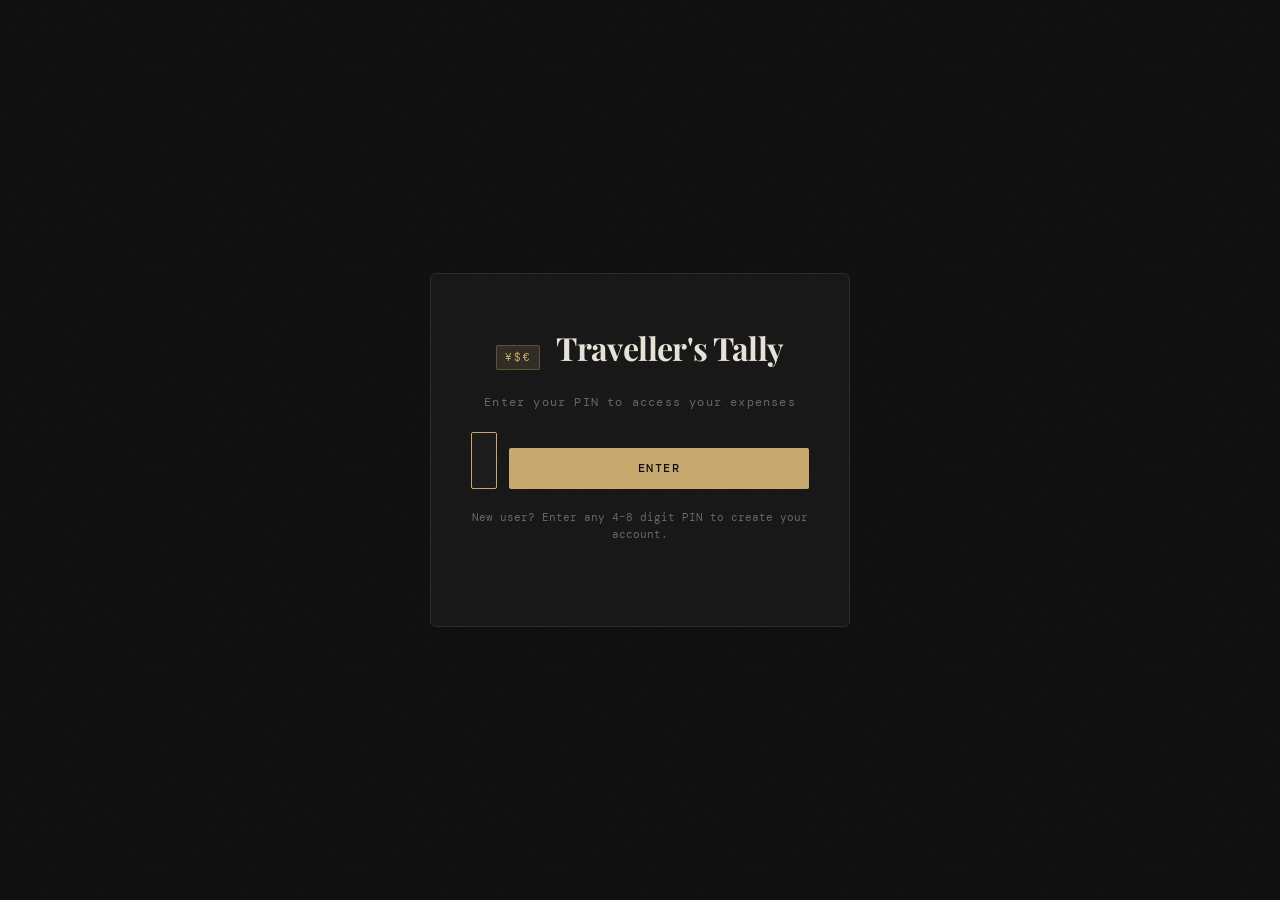
==== commit b071e4ab: "Add PIN system and trip management" ====
--- a/target/classes/static/index.html
+++ b/target/classes/static/index.html
@@ -12,209 +12,257 @@
 
   <div class="grain"></div>
 
-  <header>
-    <div class="header-inner">
+  <!-- ═══ PIN SCREEN ═══ -->
+  <div id="pin-screen">
+    <div class="pin-card">
       <div class="logo">
-        <span class="logo-symbol">¥$€D</span>
+        <span class="logo-symbol">¥$€</span>
         <h1>Traveller's Tally</h1>
       </div>
-      <p class="tagline">Travel Expense Log</p>
+      <p class="pin-sub">Enter your PIN to access your expenses</p>
+      <div class="pin-input-row">
+        <input id="pinInput" type="password" inputmode="numeric" maxlength="8" placeholder="••••" autocomplete="off" />
+        <button id="pinSubmit" class="btn-primary">Enter</button>
+      </div>
+      <p class="pin-hint">New user? Enter any 4–8 digit PIN to create your account.</p>
+      <p class="pin-error" id="pinError"></p>
     </div>
-    <div class="header-rule"></div>
-  </header>
-
-  <!-- NAV TABS -->
-  <nav class="main-nav">
-    <button class="nav-tab active" data-view="log">Log</button>
-    <button class="nav-tab" data-view="days">Days</button>
-    <button class="nav-tab" data-view="charts">Breakdown</button>
-  </nav>
-
-  <main>
-
-    <!-- ═══ VIEW: LOG ═══ -->
-    <div class="view active" id="view-log">
-
-      <section class="panel currency-panel">
-        <div class="panel-label">01 — Currency</div>
-        <h2>Set Your Currency</h2>
-        <div class="presets">
-          <button class="preset-btn active" data-name="JPY" data-symbol="¥" data-rate="0.0064">¥ Yen</button>
-          <button class="preset-btn" data-name="EUR" data-symbol="€" data-rate="1.08">€ Euro</button>
-          <button class="preset-btn" data-name="GMD" data-symbol="D" data-rate="0.014">D Dalasi</button>
-          <button class="preset-btn" data-name="GBP" data-symbol="£" data-rate="1.27">£ Pound</button>
-          <button class="preset-btn" data-name="custom" data-symbol="" data-rate="">+ Custom</button>
+  </div>
+
+  <!-- ═══ APP ═══ -->
+  <div id="app" style="display:none">
+
+    <header>
+      <div class="header-inner">
+        <div class="logo">
+          <span class="logo-symbol">¥$€</span>
+          <h1>Traveller's Tally</h1>
         </div>
-        <div class="custom-fields" id="customFields">
+        <div class="header-right">
+          <span class="trip-badge" id="tripBadge">No active trip</span>
+          <button class="btn-ghost small" id="switchPin">Switch PIN</button>
+        </div>
+      </div>
+      <div class="header-rule"></div>
+    </header>
+
+    <nav class="main-nav">
+      <button class="nav-tab active" data-view="log">Log</button>
+      <button class="nav-tab" data-view="trips">Trips</button>
+      <button class="nav-tab" data-view="days">Days</button>
+      <button class="nav-tab" data-view="charts">Breakdown</button>
+    </nav>
+
+    <main>
+
+      <!-- ═══ VIEW: LOG ═══ -->
+      <div class="view active" id="view-log">
+
+        <!-- No trip warning -->
+        <div class="no-trip-banner" id="noTripBanner">
+          <span>⚠ No active trip.</span>
+          <button class="btn-accent-small" id="goStartTrip">Start a trip →</button>
+        </div>
+
+        <section class="panel currency-panel" id="logPanel">
+          <div class="panel-label">01 — Currency</div>
+          <h2>Set Your Currency</h2>
+          <div class="presets">
+            <button class="preset-btn" data-name="JPY" data-symbol="¥" data-rate="0.0064">¥ Yen</button>
+            <button class="preset-btn" data-name="EUR" data-symbol="€" data-rate="1.08">€ Euro</button>
+            <button class="preset-btn" data-name="GMD" data-symbol="D" data-rate="0.014">D Dalasi</button>
+            <button class="preset-btn" data-name="GBP" data-symbol="£" data-rate="1.27">£ Pound</button>
+            <button class="preset-btn" data-name="custom" data-symbol="" data-rate="">+ Custom</button>
+          </div>
+          <div class="custom-fields" id="customFields">
+            <div class="field-row">
+              <div class="field"><label>Code</label><input id="custCode" placeholder="e.g. HKD" maxlength="5" /></div>
+              <div class="field"><label>Symbol</label><input id="custSymbol" placeholder="e.g. $" maxlength="2" /></div>
+              <div class="field"><label>Rate (1 unit → USD)</label><input id="custRate" type="number" step="0.0001" placeholder="e.g. 0.13" /></div>
+            </div>
+            <button class="btn-primary" id="setCustomBtn">Apply</button>
+          </div>
+          <div class="currency-status">
+            <span class="status-dot"></span>
+            <span id="statusText">—</span>
+          </div>
+        </section>
+
+        <section class="panel add-panel">
+          <div class="panel-label">02 — Log Expense</div>
+          <h2>Add a Purchase</h2>
+          <div class="field">
+            <label>Amount <span id="currLabel">in JPY (¥)</span></label>
+            <div class="amount-row">
+              <input id="costInput" type="number" step="0.01" placeholder="0" />
+              <div class="usd-preview" id="usdPreview">≈ $0.00</div>
+            </div>
+          </div>
           <div class="field-row">
             <div class="field">
-              <label>Code</label>
-              <input id="custCode" placeholder="e.g. HKD" maxlength="5" />
+              <label>Category</label>
+              <select id="categorySelect">
+                <option value="Food">🍜 Food</option>
+                <option value="Transit">🚆 Transit</option>
+                <option value="Merchandise">🛍 Merchandise</option>
+                <option value="Lodging">🏨 Lodging</option>
+                <option value="Entertainment">🎌 Entertainment</option>
+                <option value="Other">📦 Other</option>
+              </select>
             </div>
             <div class="field">
-              <label>Symbol</label>
-              <input id="custSymbol" placeholder="e.g. $" maxlength="2" />
-            </div>
-            <div class="field">
-              <label>Rate (1 unit → USD)</label>
-              <input id="custRate" type="number" step="0.0001" placeholder="e.g. 0.13" />
-            </div>
-          </div>
-          <button class="btn-primary" id="setCustomBtn">Apply Custom</button>
-        </div>
-        <div class="currency-status">
-          <span class="status-dot"></span>
-          <span id="statusText">JPY — 1 ¥ = $0.0064</span>
-        </div>
-      </section>
-
-      <section class="panel add-panel">
-        <div class="panel-label">02 — Log Expense</div>
-        <h2>Add a Purchase</h2>
-        <div class="field">
-          <label>Amount <span id="currLabel">in JPY (¥)</span></label>
-          <div class="amount-row">
-            <input id="costInput" type="number" step="0.01" placeholder="0" />
-            <div class="usd-preview" id="usdPreview">≈ $0.00</div>
-          </div>
-        </div>
-        <div class="field-row">
-          <div class="field">
-            <label>Category</label>
-            <select id="categorySelect">
-              <option value="Food">🍜 Food</option>
-              <option value="Transit">🚆 Transit</option>
-              <option value="Merchandise">🛍 Merchandise</option>
-              <option value="Lodging">🏨 Lodging</option>
-              <option value="Entertainment">🎌 Entertainment</option>
-              <option value="Other">📦 Other</option>
-            </select>
-          </div>
-          <div class="field">
-            <label>Description</label>
-            <input id="descInput" placeholder="e.g. Ramen at Ichiran" />
-          </div>
-        </div>
-        <button class="btn-primary" id="addBtn">Record Expense →</button>
-        <div class="add-feedback" id="addFeedback"></div>
-      </section>
-
-      <!-- Today summary -->
-      <section class="summary-bar" id="summaryBar">
-        <div class="summary-item">
-          <span class="summary-num" id="sumTransactions">0</span>
-          <span class="summary-label">today</span>
-        </div>
-        <div class="summary-divider"></div>
-        <div class="summary-item">
-          <span class="summary-num" id="sumForeign">0</span>
-          <span class="summary-label" id="sumForeignLabel">JPY today</span>
-        </div>
-        <div class="summary-divider"></div>
-        <div class="summary-item">
-          <span class="summary-num" id="sumUsd">$0.00</span>
-          <span class="summary-label">USD today</span>
-        </div>
-      </section>
-
-      <!-- Today's ledger -->
-      <section class="panel ledger-panel">
-        <div class="panel-header">
-          <div>
-            <div class="panel-label">03 — Today's Ledger</div>
-            <h2 id="ledgerDate">Today</h2>
-          </div>
-          <div class="panel-actions">
-            <div class="filter-tabs" id="filterTabs">
-              <button class="filter-tab active" data-filter="All">All</button>
-              <button class="filter-tab" data-filter="Food">Food</button>
-              <button class="filter-tab" data-filter="Transit">Transit</button>
-              <button class="filter-tab" data-filter="Merchandise">Merch</button>
-              <button class="filter-tab" data-filter="Other">Other</button>
-            </div>
-            <button class="btn-ghost" id="clearBtn">Clear Today</button>
-          </div>
-        </div>
-        <div class="ledger" id="ledger">
-          <div class="empty-state">
-            <span class="empty-icon">✈</span>
-            <p>No expenses yet.<br>Start logging your journey.</p>
-          </div>
-        </div>
-      </section>
-
-    </div>
-
-    <!-- ═══ VIEW: DAYS ═══ -->
-    <div class="view" id="view-days">
-      <section class="panel">
-        <div class="panel-label">Trip History</div>
-        <h2>Days</h2>
-        <div id="daysList" class="days-list">
-          <div class="empty-state"><span class="empty-icon">📅</span><p>No days recorded yet.</p></div>
-        </div>
-      </section>
-
-      <!-- Expanded day detail -->
-      <section class="panel" id="dayDetail" style="display:none">
-        <div class="panel-header">
-          <div>
-            <div class="panel-label">Day Detail</div>
-            <h2 id="dayDetailDate">—</h2>
-          </div>
-          <button class="btn-ghost" id="backToDays">← Back</button>
-        </div>
-        <div class="ledger" id="dayDetailLedger"></div>
-      </section>
-    </div>
-
-    <!-- ═══ VIEW: CHARTS ═══ -->
-    <div class="view" id="view-charts">
-      <section class="panel">
-        <div class="panel-label">Spending Breakdown</div>
-        <h2>By Category</h2>
-
-        <div class="chart-scope">
-          <button class="scope-btn active" data-scope="today">Today</button>
-          <button class="scope-btn" data-scope="all">All Time</button>
-        </div>
-
-        <div id="categoryChart" class="category-chart">
-          <div class="empty-state"><span class="empty-icon">📊</span><p>No data yet.</p></div>
-        </div>
-
-        <div class="chart-totals" id="chartTotals"></div>
-      </section>
-
-      <!-- All-time summary -->
-      <section class="panel">
-        <div class="panel-label">All Time</div>
-        <h2>Trip Total</h2>
-        <div class="summary-bar" style="margin-top:0; border:none; padding: 0.5rem 0;">
+              <label>Description</label>
+              <input id="descInput" placeholder="e.g. Ramen at Ichiran" />
+            </div>
+          </div>
+          <button class="btn-primary" id="addBtn">Record Expense →</button>
+          <div class="add-feedback" id="addFeedback"></div>
+        </section>
+
+        <section class="summary-bar" id="summaryBar">
           <div class="summary-item">
-            <span class="summary-num" id="allTransactions">0</span>
-            <span class="summary-label">purchases</span>
+            <span class="summary-num" id="sumTransactions">0</span>
+            <span class="summary-label">today</span>
           </div>
           <div class="summary-divider"></div>
           <div class="summary-item">
-            <span class="summary-num" id="allUsd">$0.00</span>
-            <span class="summary-label">USD total</span>
+            <span class="summary-num" id="sumForeign">0</span>
+            <span class="summary-label" id="sumForeignLabel">spent today</span>
           </div>
           <div class="summary-divider"></div>
           <div class="summary-item">
-            <span class="summary-num" id="allDays">0</span>
-            <span class="summary-label">days</span>
-          </div>
-        </div>
-      </section>
-    </div>
-
-  </main>
-
-  <footer>
-    <span>TravelTally</span>
-    <span id="footerDate"></span>
-  </footer>
+            <span class="summary-num" id="sumUsd">$0.00</span>
+            <span class="summary-label">USD today</span>
+          </div>
+        </section>
+
+        <section class="panel ledger-panel">
+          <div class="panel-header">
+            <div>
+              <div class="panel-label">03 — Today's Ledger</div>
+              <h2 id="ledgerDate">Today</h2>
+            </div>
+            <div class="panel-actions">
+              <div class="filter-tabs" id="filterTabs">
+                <button class="filter-tab active" data-filter="All">All</button>
+                <button class="filter-tab" data-filter="Food">Food</button>
+                <button class="filter-tab" data-filter="Transit">Transit</button>
+                <button class="filter-tab" data-filter="Merchandise">Merch</button>
+                <button class="filter-tab" data-filter="Other">Other</button>
+              </div>
+              <button class="btn-ghost" id="clearBtn">Clear Today</button>
+            </div>
+          </div>
+          <div class="ledger" id="ledger">
+            <div class="empty-state"><span class="empty-icon">✈</span><p>No expenses yet.<br>Start logging your journey.</p></div>
+          </div>
+        </section>
+      </div>
+
+      <!-- ═══ VIEW: TRIPS ═══ -->
+      <div class="view" id="view-trips">
+
+        <!-- Active trip card -->
+        <section class="panel" id="activeTripCard">
+          <div class="panel-label">Active Trip</div>
+          <div id="activeTripContent">
+            <div class="empty-state"><span class="empty-icon">🗺</span><p>No active trip.<br>Start one below.</p></div>
+          </div>
+        </section>
+
+        <!-- Start new trip -->
+        <section class="panel">
+          <div class="panel-label">New Trip</div>
+          <h2>Start a Trip</h2>
+          <div class="field-row">
+            <div class="field">
+              <label>Trip Name</label>
+              <input id="tripName" placeholder="e.g. Japan Spring 2026" />
+            </div>
+          </div>
+          <div class="field-row">
+            <div class="field"><label>Currency Code</label><input id="tripCurrName" placeholder="JPY" maxlength="5" /></div>
+            <div class="field"><label>Symbol</label><input id="tripSymbol" placeholder="¥" maxlength="2" /></div>
+            <div class="field"><label>Rate (1 unit → USD)</label><input id="tripRate" type="number" step="0.0001" placeholder="0.0064" /></div>
+          </div>
+          <button class="btn-primary" id="startTripBtn">Start Trip →</button>
+          <div class="add-feedback" id="tripFeedback"></div>
+        </section>
+
+        <!-- Past trips -->
+        <section class="panel">
+          <div class="panel-label">Past Trips</div>
+          <h2>History</h2>
+          <div id="pastTripsList" class="days-list">
+            <div class="empty-state"><span class="empty-icon">📦</span><p>No past trips yet.</p></div>
+          </div>
+        </section>
+
+      </div>
+
+      <!-- ═══ VIEW: DAYS ═══ -->
+      <div class="view" id="view-days">
+        <section class="panel">
+          <div class="panel-label">This Trip</div>
+          <h2>Days</h2>
+          <div id="daysList" class="days-list">
+            <div class="empty-state"><span class="empty-icon">📅</span><p>No days recorded yet.</p></div>
+          </div>
+        </section>
+        <section class="panel" id="dayDetail" style="display:none">
+          <div class="panel-header">
+            <div><div class="panel-label">Day Detail</div><h2 id="dayDetailDate">—</h2></div>
+            <button class="btn-ghost" id="backToDays">← Back</button>
+          </div>
+          <div class="ledger" id="dayDetailLedger"></div>
+        </section>
+      </div>
+
+      <!-- ═══ VIEW: CHARTS ═══ -->
+      <div class="view" id="view-charts">
+        <section class="panel">
+          <div class="panel-label">Spending Breakdown</div>
+          <h2>By Category</h2>
+          <div class="chart-scope">
+            <button class="scope-btn active" data-scope="today">Today</button>
+            <button class="scope-btn" data-scope="all">This Trip</button>
+          </div>
+          <div id="categoryChart" class="category-chart">
+            <div class="empty-state"><span class="empty-icon">📊</span><p>No data yet.</p></div>
+          </div>
+          <div class="chart-totals" id="chartTotals"></div>
+        </section>
+
+        <section class="panel">
+          <div class="panel-label">Trip Total</div>
+          <h2 id="chartTripName">—</h2>
+          <div class="summary-bar" style="margin-top:0;border:none;padding:0.5rem 0">
+            <div class="summary-item">
+              <span class="summary-num" id="allTransactions">0</span>
+              <span class="summary-label">purchases</span>
+            </div>
+            <div class="summary-divider"></div>
+            <div class="summary-item">
+              <span class="summary-num" id="allUsd">$0.00</span>
+              <span class="summary-label">USD total</span>
+            </div>
+            <div class="summary-divider"></div>
+            <div class="summary-item">
+              <span class="summary-num" id="allDays">0</span>
+              <span class="summary-label">days</span>
+            </div>
+          </div>
+        </section>
+      </div>
+
+    </main>
+
+    <footer>
+      <span>Traveller's Tally</span>
+      <span id="footerDate"></span>
+    </footer>
+
+  </div><!-- end #app -->
 
   <script src="app.js"></script>
 </body>
--- a/target/classes/static/styles.css
+++ b/target/classes/static/styles.css
@@ -9,245 +9,186 @@
   --text-muted: #6b6560;
   --text-dim: #9a9490;
   --accent: #c8a96e;
-  --accent-dim: rgba(200, 169, 110, 0.15);
+  --accent-dim: rgba(200,169,110,0.15);
   --accent-hover: #d9bc85;
   --danger: #c0504a;
   --green: #6a9e7f;
   --font-display: 'Playfair Display', Georgia, serif;
-  --font-mono: 'DM Mono', 'Courier New', monospace;
+  --font-mono: 'DM Mono','Courier New',monospace;
 }
+*,*::before,*::after{box-sizing:border-box;margin:0;padding:0;}
+html{scroll-behavior:smooth;}
+body{background:var(--bg);color:var(--text);font-family:var(--font-mono);font-size:14px;line-height:1.6;min-height:100vh;}
 
-*, *::before, *::after { box-sizing: border-box; margin: 0; padding: 0; }
-html { scroll-behavior: smooth; }
+.grain{position:fixed;inset:0;pointer-events:none;z-index:999;opacity:0.035;background-image:url("data:image/svg+xml,%3Csvg viewBox='0 0 256 256' xmlns='http://www.w3.org/2000/svg'%3E%3Cfilter id='noise'%3E%3CfeTurbulence type='fractalNoise' baseFrequency='0.9' numOctaves='4' stitchTiles='stitch'/%3E%3C/filter%3E%3Crect width='100%25' height='100%25' filter='url(%23noise)'/%3E%3C/svg%3E");background-size:200px 200px;}
 
-body {
-  background: var(--bg);
-  color: var(--text);
-  font-family: var(--font-mono);
-  font-size: 14px;
-  line-height: 1.6;
-  min-height: 100vh;
+/* ── PIN Screen ── */
+#pin-screen{
+  display:flex;align-items:center;justify-content:center;
+  min-height:100vh;padding:2rem;
 }
-
-.grain {
-  position: fixed; inset: 0; pointer-events: none; z-index: 999; opacity: 0.035;
-  background-image: url("data:image/svg+xml,%3Csvg viewBox='0 0 256 256' xmlns='http://www.w3.org/2000/svg'%3E%3Cfilter id='noise'%3E%3CfeTurbulence type='fractalNoise' baseFrequency='0.9' numOctaves='4' stitchTiles='stitch'/%3E%3C/filter%3E%3Crect width='100%25' height='100%25' filter='url(%23noise)'/%3E%3C/svg%3E");
-  background-size: 200px 200px;
+.pin-card{
+  background:var(--surface);border:1px solid var(--border);
+  border-radius:6px;padding:3rem 2.5rem;width:100%;max-width:420px;
+  display:flex;flex-direction:column;align-items:center;gap:1.25rem;
+  animation:fadeUp 0.4s ease both;
 }
+.pin-sub{font-size:12px;letter-spacing:0.1em;color:var(--text-muted);text-align:center;}
+.pin-input-row{display:flex;gap:0.75rem;width:100%;}
+.pin-input-row input{flex:1;font-size:1.5rem;letter-spacing:0.3em;text-align:center;padding:0.75rem;}
+.pin-hint{font-size:11px;color:var(--text-muted);text-align:center;line-height:1.6;}
+.pin-error{font-size:12px;color:var(--danger);text-align:center;min-height:1.2em;}
 
 /* ── Header ── */
-header { padding: 2.5rem 2.5rem 0; max-width: 860px; margin: 0 auto; }
-.header-inner { display: flex; align-items: baseline; gap: 2rem; margin-bottom: 1.5rem; }
-.logo { display: flex; align-items: baseline; gap: 1rem; }
-.logo-symbol {
-  font-family: var(--font-mono); font-size: 11px; letter-spacing: 0.15em;
-  color: var(--accent); background: var(--accent-dim);
-  border: 1px solid rgba(200,169,110,0.3); padding: 3px 8px; border-radius: 2px;
-}
-h1 { font-family: var(--font-display); font-size: 2.2rem; font-weight: 700; letter-spacing: -0.02em; }
-.tagline { font-size: 11px; letter-spacing: 0.2em; text-transform: uppercase; color: var(--text-muted); }
-.header-rule { height: 1px; background: linear-gradient(to right, var(--accent), transparent); opacity: 0.4; }
+header{padding:2rem 2.5rem 0;max-width:860px;margin:0 auto;}
+.header-inner{display:flex;align-items:center;justify-content:space-between;margin-bottom:1.5rem;flex-wrap:wrap;gap:1rem;}
+.header-right{display:flex;align-items:center;gap:1rem;}
+.logo{display:flex;align-items:baseline;gap:1rem;}
+.logo-symbol{font-family:var(--font-mono);font-size:11px;letter-spacing:0.15em;color:var(--accent);background:var(--accent-dim);border:1px solid rgba(200,169,110,0.3);padding:3px 8px;border-radius:2px;}
+h1{font-family:var(--font-display);font-size:2rem;font-weight:700;letter-spacing:-0.02em;}
+.header-rule{height:1px;background:linear-gradient(to right,var(--accent),transparent);opacity:0.4;}
+
+.trip-badge{font-size:11px;letter-spacing:0.1em;color:var(--accent);background:var(--accent-dim);border:1px solid rgba(200,169,110,0.25);padding:4px 10px;border-radius:2px;white-space:nowrap;overflow:hidden;text-overflow:ellipsis;max-width:200px;}
 
 /* ── Nav ── */
-.main-nav {
-  max-width: 860px; margin: 0 auto;
-  display: flex; gap: 0;
-  border-bottom: 1px solid var(--border);
-  padding: 0 2.5rem;
-}
-
-.nav-tab {
-  font-family: var(--font-mono); font-size: 11px; letter-spacing: 0.15em;
-  text-transform: uppercase; padding: 0.9rem 1.5rem;
-  background: transparent; border: none; border-bottom: 2px solid transparent;
-  color: var(--text-muted); cursor: pointer;
-  transition: all 0.15s ease; margin-bottom: -1px;
-}
-.nav-tab:hover { color: var(--text-dim); }
-.nav-tab.active { color: var(--accent); border-bottom-color: var(--accent); }
+.main-nav{max-width:860px;margin:0 auto;display:flex;border-bottom:1px solid var(--border);padding:0 2.5rem;}
+.nav-tab{font-family:var(--font-mono);font-size:11px;letter-spacing:0.15em;text-transform:uppercase;padding:0.9rem 1.25rem;background:transparent;border:none;border-bottom:2px solid transparent;color:var(--text-muted);cursor:pointer;transition:all 0.15s ease;margin-bottom:-1px;}
+.nav-tab:hover{color:var(--text-dim);}
+.nav-tab.active{color:var(--accent);border-bottom-color:var(--accent);}
 
 /* ── Views ── */
-.view { display: none; }
-.view.active { display: block; }
+.view{display:none;}.view.active{display:block;}
+main{max-width:860px;margin:0 auto;padding:2rem 2.5rem 3rem;display:flex;flex-direction:column;gap:1.5rem;}
 
-/* ── Main ── */
-main { max-width: 860px; margin: 0 auto; padding: 2rem 2.5rem 3rem; display: flex; flex-direction: column; gap: 1.5rem; }
+/* ── No trip banner ── */
+.no-trip-banner{display:none;align-items:center;justify-content:space-between;padding:0.85rem 1.25rem;background:rgba(192,80,74,0.1);border:1px solid rgba(192,80,74,0.3);border-radius:4px;font-size:13px;color:var(--danger);}
+.no-trip-banner.visible{display:flex;}
+.btn-accent-small{font-family:var(--font-mono);font-size:11px;padding:0.35rem 0.85rem;background:var(--accent);color:#0e0e0e;border:none;border-radius:2px;cursor:pointer;letter-spacing:0.08em;}
 
 /* ── Panels ── */
-.panel {
-  background: var(--surface); border: 1px solid var(--border);
-  border-radius: 4px; padding: 2rem; position: relative;
-  animation: fadeUp 0.4s ease both;
-}
-@keyframes fadeUp { from { opacity:0; transform:translateY(12px); } to { opacity:1; transform:translateY(0); } }
+.panel{background:var(--surface);border:1px solid var(--border);border-radius:4px;padding:2rem;position:relative;animation:fadeUp 0.4s ease both;}
+@keyframes fadeUp{from{opacity:0;transform:translateY(12px);}to{opacity:1;transform:translateY(0);}}
+.panel-label{font-size:10px;letter-spacing:0.25em;text-transform:uppercase;color:var(--accent);margin-bottom:0.4rem;font-weight:500;}
+.panel h2{font-family:var(--font-display);font-size:1.4rem;font-weight:400;color:var(--text);margin-bottom:1.5rem;}
 
-.panel-label { font-size: 10px; letter-spacing: 0.25em; text-transform: uppercase; color: var(--accent); margin-bottom: 0.4rem; font-weight: 500; }
-.panel h2 { font-family: var(--font-display); font-size: 1.4rem; font-weight: 400; color: var(--text); margin-bottom: 1.5rem; }
+/* ── Active Trip Card ── */
+.active-trip-info{display:grid;grid-template-columns:1fr 1fr 1fr;gap:1rem;margin-bottom:1.5rem;}
+.trip-stat{display:flex;flex-direction:column;gap:0.2rem;}
+.trip-stat-val{font-family:var(--font-display);font-size:1.4rem;color:var(--accent);}
+.trip-stat-label{font-size:10px;letter-spacing:0.12em;text-transform:uppercase;color:var(--text-muted);}
+.trip-name-display{font-family:var(--font-display);font-style:italic;font-size:1.1rem;color:var(--text);margin-bottom:1rem;}
+.btn-danger{font-family:var(--font-mono);font-size:11px;letter-spacing:0.1em;text-transform:uppercase;padding:0.5rem 1.25rem;background:transparent;border:1px solid var(--danger);color:var(--danger);border-radius:2px;cursor:pointer;transition:all 0.15s ease;}
+.btn-danger:hover{background:var(--danger);color:#fff;}
 
-/* ── Presets ── */
-.presets { display: flex; gap: 0.5rem; flex-wrap: wrap; margin-bottom: 1.25rem; }
-.preset-btn {
-  font-family: var(--font-mono); font-size: 12px; letter-spacing: 0.05em;
-  padding: 0.45rem 1rem; border: 1px solid var(--border-light);
-  background: transparent; color: var(--text-dim); cursor: pointer;
-  border-radius: 2px; transition: all 0.15s ease;
-}
-.preset-btn:hover { border-color: var(--accent); color: var(--accent); }
-.preset-btn.active { background: var(--accent-dim); border-color: var(--accent); color: var(--accent); }
-
-/* ── Custom Fields ── */
-.custom-fields { display: none; flex-direction: column; gap: 1rem; margin-bottom: 1.25rem; padding: 1.25rem; background: var(--surface2); border: 1px solid var(--border); border-radius: 3px; }
-.custom-fields.visible { display: flex; }
+/* ── Past Trips ── */
+.past-trip-row{display:grid;grid-template-columns:1fr auto auto;align-items:center;gap:1.5rem;padding:1rem 0;border-bottom:1px solid var(--border);}
+.past-trip-row:last-child{border-bottom:none;}
+.past-trip-name{font-family:var(--font-display);font-size:0.95rem;color:var(--text);}
+.past-trip-dates{font-size:11px;color:var(--text-muted);margin-top:2px;}
+.past-trip-usd{font-family:var(--font-mono);font-weight:500;color:var(--green);white-space:nowrap;}
 
 /* ── Fields ── */
-.field { display: flex; flex-direction: column; gap: 0.4rem; flex: 1; }
-.field-row { display: flex; gap: 1rem; }
-label { font-size: 10px; letter-spacing: 0.15em; text-transform: uppercase; color: var(--text-muted); font-weight: 500; }
-input, select {
-  background: var(--surface2); border: 1px solid var(--border-light);
-  color: var(--text); font-family: var(--font-mono); font-size: 14px;
-  padding: 0.6rem 0.8rem; border-radius: 2px; outline: none; width: 100%;
-  transition: border-color 0.15s ease; -webkit-appearance: none;
-}
-input::placeholder { color: var(--text-muted); }
-input:focus, select:focus { border-color: var(--accent); background: #1a1a1a; }
-select option { background: var(--surface2); }
-
-.amount-row { display: flex; gap: 0.75rem; align-items: center; }
-.amount-row input { flex: 1; font-size: 1.5rem; padding: 0.5rem 0.8rem; }
-.usd-preview { font-size: 1.1rem; color: var(--green); white-space: nowrap; min-width: 90px; text-align: right; transition: all 0.2s ease; }
-
-/* ── Status ── */
-.currency-status { display: flex; align-items: center; gap: 0.6rem; font-size: 12px; color: var(--text-dim); margin-top: 1rem; }
-.status-dot { width: 7px; height: 7px; border-radius: 50%; background: var(--green); box-shadow: 0 0 6px var(--green); flex-shrink: 0; }
+.presets{display:flex;gap:0.5rem;flex-wrap:wrap;margin-bottom:1.25rem;}
+.preset-btn{font-family:var(--font-mono);font-size:12px;letter-spacing:0.05em;padding:0.45rem 1rem;border:1px solid var(--border-light);background:transparent;color:var(--text-dim);cursor:pointer;border-radius:2px;transition:all 0.15s ease;}
+.preset-btn:hover{border-color:var(--accent);color:var(--accent);}
+.preset-btn.active{background:var(--accent-dim);border-color:var(--accent);color:var(--accent);}
+.custom-fields{display:none;flex-direction:column;gap:1rem;margin-bottom:1.25rem;padding:1.25rem;background:var(--surface2);border:1px solid var(--border);border-radius:3px;}
+.custom-fields.visible{display:flex;}
+.field{display:flex;flex-direction:column;gap:0.4rem;flex:1;}
+.field-row{display:flex;gap:1rem;}
+label{font-size:10px;letter-spacing:0.15em;text-transform:uppercase;color:var(--text-muted);font-weight:500;}
+input,select{background:var(--surface2);border:1px solid var(--border-light);color:var(--text);font-family:var(--font-mono);font-size:14px;padding:0.6rem 0.8rem;border-radius:2px;outline:none;width:100%;transition:border-color 0.15s ease;-webkit-appearance:none;}
+input::placeholder{color:var(--text-muted);}
+input:focus,select:focus{border-color:var(--accent);background:#1a1a1a;}
+select option{background:var(--surface2);}
+.amount-row{display:flex;gap:0.75rem;align-items:center;}
+.amount-row input{flex:1;font-size:1.5rem;padding:0.5rem 0.8rem;}
+.usd-preview{font-size:1.1rem;color:var(--green);white-space:nowrap;min-width:90px;text-align:right;transition:all 0.2s ease;}
+.currency-status{display:flex;align-items:center;gap:0.6rem;font-size:12px;color:var(--text-dim);margin-top:1rem;}
+.status-dot{width:7px;height:7px;border-radius:50%;background:var(--green);box-shadow:0 0 6px var(--green);flex-shrink:0;}
 
 /* ── Buttons ── */
-.btn-primary {
-  font-family: var(--font-mono); font-size: 12px; letter-spacing: 0.12em;
-  text-transform: uppercase; font-weight: 500; padding: 0.75rem 2rem;
-  background: var(--accent); color: #0e0e0e; border: none; border-radius: 2px;
-  cursor: pointer; transition: background 0.15s ease, transform 0.1s ease;
-  margin-top: 1rem; width: 100%;
-}
-.btn-primary:hover { background: var(--accent-hover); }
-.btn-primary:active { transform: scale(0.99); }
-
-.btn-ghost {
-  font-family: var(--font-mono); font-size: 11px; letter-spacing: 0.1em;
-  text-transform: uppercase; padding: 0.5rem 1rem;
-  background: transparent; border: 1px solid var(--border-light);
-  color: var(--text-muted); border-radius: 2px; cursor: pointer; transition: all 0.15s ease;
-}
-.btn-ghost:hover { border-color: var(--danger); color: var(--danger); }
-
-.add-feedback { font-size: 12px; color: var(--green); text-align: center; height: 1.2em; margin-top: 0.5rem; transition: opacity 0.3s ease; }
+.btn-primary{font-family:var(--font-mono);font-size:12px;letter-spacing:0.12em;text-transform:uppercase;font-weight:500;padding:0.75rem 2rem;background:var(--accent);color:#0e0e0e;border:none;border-radius:2px;cursor:pointer;transition:background 0.15s ease,transform 0.1s ease;margin-top:1rem;width:100%;}
+.btn-primary:hover{background:var(--accent-hover);}
+.btn-primary:active{transform:scale(0.99);}
+.btn-ghost{font-family:var(--font-mono);font-size:11px;letter-spacing:0.1em;text-transform:uppercase;padding:0.5rem 1rem;background:transparent;border:1px solid var(--border-light);color:var(--text-muted);border-radius:2px;cursor:pointer;transition:all 0.15s ease;}
+.btn-ghost:hover{border-color:var(--danger);color:var(--danger);}
+.btn-ghost.small{font-size:10px;padding:0.35rem 0.75rem;}
+.add-feedback{font-size:12px;color:var(--green);text-align:center;height:1.2em;margin-top:0.5rem;transition:opacity 0.3s ease;}
 
 /* ── Summary Bar ── */
-.summary-bar {
-  display: flex; align-items: center;
-  background: var(--surface); border: 1px solid var(--border);
-  border-radius: 4px; padding: 1.25rem 2rem;
-  animation: fadeUp 0.4s 0.12s ease both;
-}
-.summary-item { display: flex; flex-direction: column; align-items: center; gap: 0.2rem; flex: 1; }
-.summary-num { font-family: var(--font-display); font-size: 1.6rem; font-weight: 700; color: var(--accent); line-height: 1; }
-.summary-label { font-size: 10px; letter-spacing: 0.15em; text-transform: uppercase; color: var(--text-muted); }
-.summary-divider { width: 1px; height: 40px; background: var(--border); margin: 0 1rem; }
+.summary-bar{display:flex;align-items:center;background:var(--surface);border:1px solid var(--border);border-radius:4px;padding:1.25rem 2rem;animation:fadeUp 0.4s 0.12s ease both;}
+.summary-item{display:flex;flex-direction:column;align-items:center;gap:0.2rem;flex:1;}
+.summary-num{font-family:var(--font-display);font-size:1.6rem;font-weight:700;color:var(--accent);line-height:1;}
+.summary-label{font-size:10px;letter-spacing:0.15em;text-transform:uppercase;color:var(--text-muted);}
+.summary-divider{width:1px;height:40px;background:var(--border);margin:0 1rem;}
 
-/* ── Ledger Panel ── */
-.panel-header { display: flex; justify-content: space-between; align-items: flex-start; margin-bottom: 1.5rem; flex-wrap: wrap; gap: 1rem; }
-.panel-actions { display: flex; flex-direction: column; align-items: flex-end; gap: 0.5rem; }
-
-.filter-tabs { display: flex; gap: 0.4rem; flex-wrap: wrap; }
-.filter-tab {
-  font-family: var(--font-mono); font-size: 11px; letter-spacing: 0.08em;
-  padding: 0.3rem 0.75rem; background: transparent;
-  border: 1px solid var(--border); color: var(--text-muted);
-  cursor: pointer; border-radius: 2px; transition: all 0.15s ease;
-}
-.filter-tab:hover { border-color: var(--border-light); color: var(--text-dim); }
-.filter-tab.active { border-color: var(--accent); color: var(--accent); background: var(--accent-dim); }
-
-/* ── Ledger entries ── */
-.ledger { display: flex; flex-direction: column; gap: 0; }
-.entry {
-  display: grid; grid-template-columns: auto 1fr auto auto;
-  align-items: center; gap: 1rem; padding: 0.9rem 0;
-  border-bottom: 1px solid var(--border);
-  animation: slideIn 0.25s ease both;
-}
-@keyframes slideIn { from { opacity:0; transform:translateX(-8px); } to { opacity:1; transform:translateX(0); } }
-.entry:last-child { border-bottom: none; }
-.entry-cat { font-size: 10px; letter-spacing: 0.1em; text-transform: uppercase; color: var(--text-muted); background: var(--surface2); border: 1px solid var(--border); padding: 2px 7px; border-radius: 2px; white-space: nowrap; }
-.entry-desc { font-family: var(--font-display); font-style: italic; font-size: 0.95rem; color: var(--text); overflow: hidden; text-overflow: ellipsis; white-space: nowrap; }
-.entry-desc.no-desc { font-family: var(--font-mono); font-style: normal; color: var(--text-muted); }
-.entry-foreign { font-size: 13px; color: var(--text-dim); text-align: right; white-space: nowrap; }
-.entry-usd { font-family: var(--font-mono); font-weight: 500; color: var(--green); text-align: right; white-space: nowrap; }
+/* ── Ledger ── */
+.panel-header{display:flex;justify-content:space-between;align-items:flex-start;margin-bottom:1.5rem;flex-wrap:wrap;gap:1rem;}
+.panel-actions{display:flex;flex-direction:column;align-items:flex-end;gap:0.5rem;}
+.filter-tabs{display:flex;gap:0.4rem;flex-wrap:wrap;}
+.filter-tab{font-family:var(--font-mono);font-size:11px;letter-spacing:0.08em;padding:0.3rem 0.75rem;background:transparent;border:1px solid var(--border);color:var(--text-muted);cursor:pointer;border-radius:2px;transition:all 0.15s ease;}
+.filter-tab:hover{border-color:var(--border-light);color:var(--text-dim);}
+.filter-tab.active{border-color:var(--accent);color:var(--accent);background:var(--accent-dim);}
+.ledger{display:flex;flex-direction:column;gap:0;}
+.entry{display:grid;grid-template-columns:auto 1fr auto auto;align-items:center;gap:1rem;padding:0.9rem 0;border-bottom:1px solid var(--border);animation:slideIn 0.25s ease both;}
+@keyframes slideIn{from{opacity:0;transform:translateX(-8px);}to{opacity:1;transform:translateX(0);}}
+.entry:last-child{border-bottom:none;}
+.entry-cat{font-size:10px;letter-spacing:0.1em;text-transform:uppercase;color:var(--text-muted);background:var(--surface2);border:1px solid var(--border);padding:2px 7px;border-radius:2px;white-space:nowrap;}
+.entry-desc{font-family:var(--font-display);font-style:italic;font-size:0.95rem;color:var(--text);overflow:hidden;text-overflow:ellipsis;white-space:nowrap;}
+.entry-desc.no-desc{font-family:var(--font-mono);font-style:normal;color:var(--text-muted);}
+.entry-foreign{font-size:13px;color:var(--text-dim);text-align:right;white-space:nowrap;}
+.entry-usd{font-family:var(--font-mono);font-weight:500;color:var(--green);text-align:right;white-space:nowrap;}
 
 /* ── Empty State ── */
-.empty-state { text-align: center; padding: 3rem 0; color: var(--text-muted); }
-.empty-icon { display: block; font-size: 2rem; margin-bottom: 0.75rem; opacity: 0.4; }
-.empty-state p { font-size: 13px; line-height: 1.8; }
+.empty-state{text-align:center;padding:3rem 0;color:var(--text-muted);}
+.empty-icon{display:block;font-size:2rem;margin-bottom:0.75rem;opacity:0.4;}
+.empty-state p{font-size:13px;line-height:1.8;}
 
-/* ── Days List ── */
-.days-list { display: flex; flex-direction: column; gap: 0; }
-.day-row {
-  display: grid; grid-template-columns: 1fr auto auto;
-  align-items: center; gap: 1.5rem;
-  padding: 1rem 0; border-bottom: 1px solid var(--border);
-  cursor: pointer; transition: background 0.15s ease;
-}
-.day-row:last-child { border-bottom: none; }
-.day-row:hover { background: var(--surface2); margin: 0 -2rem; padding: 1rem 2rem; }
-.day-date { font-family: var(--font-display); font-size: 1rem; color: var(--text); }
-.day-date.today { color: var(--accent); }
-.day-date.today::after { content: ' — today'; font-size: 0.75rem; font-family: var(--font-mono); color: var(--text-muted); }
-.day-count { font-size: 11px; letter-spacing: 0.1em; color: var(--text-muted); text-transform: uppercase; }
-.day-usd { font-family: var(--font-mono); font-weight: 500; color: var(--green); }
+/* ── Days ── */
+.days-list{display:flex;flex-direction:column;gap:0;}
+.day-row{display:grid;grid-template-columns:1fr auto auto;align-items:center;gap:1.5rem;padding:1rem 0;border-bottom:1px solid var(--border);cursor:pointer;transition:all 0.15s ease;}
+.day-row:last-child{border-bottom:none;}
+.day-row:hover{background:var(--surface2);margin:0 -2rem;padding:1rem 2rem;}
+.day-date{font-family:var(--font-display);font-size:1rem;color:var(--text);}
+.day-date.today{color:var(--accent);}
+.day-date.today::after{content:' — today';font-size:0.75rem;font-family:var(--font-mono);color:var(--text-muted);}
+.day-count{font-size:11px;letter-spacing:0.1em;color:var(--text-muted);text-transform:uppercase;}
+.day-usd{font-family:var(--font-mono);font-weight:500;color:var(--green);}
 
-/* ── Category Chart ── */
-.chart-scope { display: flex; gap: 0.5rem; margin-bottom: 1.5rem; }
-.scope-btn {
-  font-family: var(--font-mono); font-size: 11px; letter-spacing: 0.1em;
-  text-transform: uppercase; padding: 0.4rem 1rem;
-  background: transparent; border: 1px solid var(--border-light);
-  color: var(--text-muted); border-radius: 2px; cursor: pointer; transition: all 0.15s ease;
-}
-.scope-btn.active { border-color: var(--accent); color: var(--accent); background: var(--accent-dim); }
-
-.category-chart { display: flex; flex-direction: column; gap: 0.85rem; }
-
-.cat-row { display: grid; grid-template-columns: 90px 1fr 70px; align-items: center; gap: 1rem; }
-.cat-name { font-size: 11px; letter-spacing: 0.08em; text-transform: uppercase; color: var(--text-dim); }
-.cat-bar-track { height: 6px; background: var(--surface2); border-radius: 3px; overflow: hidden; }
-.cat-bar-fill { height: 100%; background: var(--accent); border-radius: 3px; transition: width 0.6s cubic-bezier(0.4,0,0.2,1); }
-.cat-bar-fill.food        { background: #c8a96e; }
-.cat-bar-fill.transit     { background: #6a9e7f; }
-.cat-bar-fill.merchandise { background: #7b8fc9; }
-.cat-bar-fill.lodging     { background: #c07b5a; }
-.cat-bar-fill.entertainment { background: #a06ec8; }
-.cat-bar-fill.other       { background: #888; }
-.cat-usd { font-family: var(--font-mono); font-size: 12px; color: var(--green); text-align: right; }
-
-.chart-totals { margin-top: 1.5rem; padding-top: 1.5rem; border-top: 1px solid var(--border); display: flex; justify-content: space-between; font-size: 12px; color: var(--text-muted); }
+/* ── Chart ── */
+.chart-scope{display:flex;gap:0.5rem;margin-bottom:1.5rem;}
+.scope-btn{font-family:var(--font-mono);font-size:11px;letter-spacing:0.1em;text-transform:uppercase;padding:0.4rem 1rem;background:transparent;border:1px solid var(--border-light);color:var(--text-muted);border-radius:2px;cursor:pointer;transition:all 0.15s ease;}
+.scope-btn.active{border-color:var(--accent);color:var(--accent);background:var(--accent-dim);}
+.category-chart{display:flex;flex-direction:column;gap:0.85rem;}
+.cat-row{display:grid;grid-template-columns:90px 1fr 70px;align-items:center;gap:1rem;}
+.cat-name{font-size:11px;letter-spacing:0.08em;text-transform:uppercase;color:var(--text-dim);}
+.cat-bar-track{height:6px;background:var(--surface2);border-radius:3px;overflow:hidden;}
+.cat-bar-fill{height:100%;background:var(--accent);border-radius:3px;transition:width 0.6s cubic-bezier(0.4,0,0.2,1);}
+.cat-bar-fill.food{background:#c8a96e;}.cat-bar-fill.transit{background:#6a9e7f;}.cat-bar-fill.merchandise{background:#7b8fc9;}.cat-bar-fill.lodging{background:#c07b5a;}.cat-bar-fill.entertainment{background:#a06ec8;}.cat-bar-fill.other{background:#888;}
+.cat-usd{font-family:var(--font-mono);font-size:12px;color:var(--green);text-align:right;}
+.chart-totals{margin-top:1.5rem;padding-top:1.5rem;border-top:1px solid var(--border);display:flex;justify-content:space-between;font-size:12px;color:var(--text-muted);}
 
 /* ── Footer ── */
-footer { max-width: 860px; margin: 0 auto; padding: 1rem 2.5rem 2.5rem; display: flex; justify-content: space-between; font-size: 10px; letter-spacing: 0.1em; color: var(--text-muted); border-top: 1px solid var(--border); }
+footer{max-width:860px;margin:0 auto;padding:1rem 2.5rem 2.5rem;display:flex;justify-content:space-between;font-size:10px;letter-spacing:0.1em;color:var(--text-muted);border-top:1px solid var(--border);}
 
 /* ── Responsive ── */
-@media (max-width: 600px) {
-  header, main, footer { padding-left: 1.25rem; padding-right: 1.25rem; }
-  .main-nav { padding: 0 1.25rem; }
-  .field-row { flex-direction: column; }
-  .amount-row { flex-direction: column; align-items: stretch; }
-  .usd-preview { text-align: left; }
-  .summary-bar { flex-wrap: wrap; gap: 1rem; }
-  .summary-divider { display: none; }
-  .panel-header { flex-direction: column; }
-  h1 { font-size: 1.7rem; }
-  .entry { grid-template-columns: auto 1fr; }
-  .entry-foreign { display: none; }
-  .cat-row { grid-template-columns: 70px 1fr 60px; }
-  .day-row { grid-template-columns: 1fr auto; }
-  .day-count { display: none; }
+@media(max-width:600px){
+  header,main,footer{padding-left:1.25rem;padding-right:1.25rem;}
+  .main-nav{padding:0 1.25rem;}
+  .field-row{flex-direction:column;}
+  .amount-row{flex-direction:column;align-items:stretch;}
+  .usd-preview{text-align:left;}
+  .summary-bar{flex-wrap:wrap;gap:1rem;}
+  .summary-divider{display:none;}
+  .panel-header{flex-direction:column;}
+  h1{font-size:1.6rem;}
+  .entry{grid-template-columns:auto 1fr;}
+  .entry-foreign{display:none;}
+  .cat-row{grid-template-columns:70px 1fr 60px;}
+  .day-row{grid-template-columns:1fr auto;}
+  .day-count{display:none;}
+  .active-trip-info{grid-template-columns:1fr 1fr;}
+  .past-trip-row{grid-template-columns:1fr auto;}
+  .trip-badge{max-width:140px;}
 }
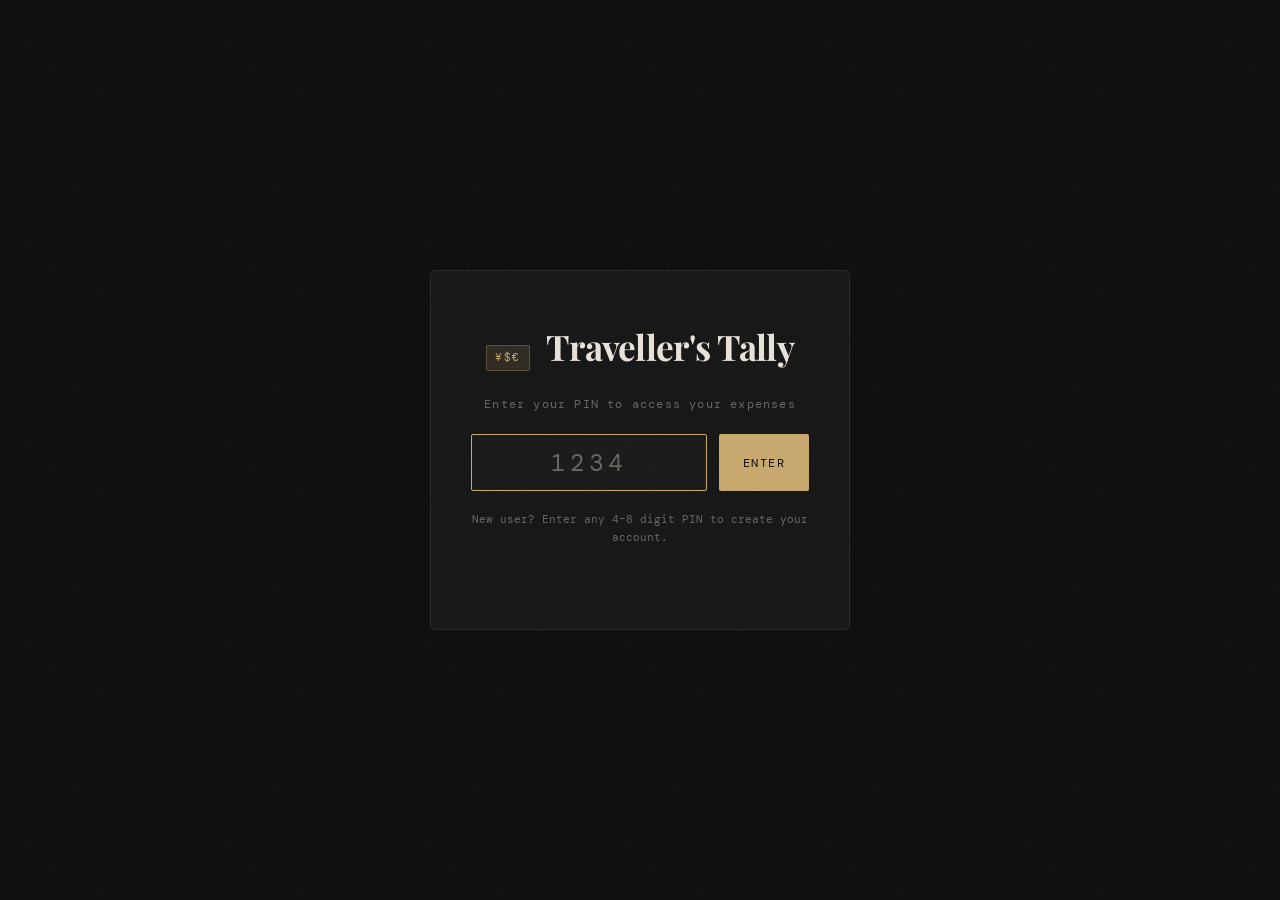
==== commit 9c8e2250: "Revert trips, add live rates, fix PIN visibility" ====
--- a/target/classes/static/index.html
+++ b/target/classes/static/index.html
@@ -21,8 +21,9 @@
       </div>
       <p class="pin-sub">Enter your PIN to access your expenses</p>
       <div class="pin-input-row">
-        <input id="pinInput" type="password" inputmode="numeric" maxlength="8" placeholder="••••" autocomplete="off" />
-        <button id="pinSubmit" class="btn-primary">Enter</button>
+        <!-- type="text" so digits are visible while typing -->
+        <input id="pinInput" type="text" inputmode="numeric" maxlength="8" placeholder="1234" autocomplete="off" />
+        <button id="pinSubmit" class="btn-primary-pin">Enter</button>
       </div>
       <p class="pin-hint">New user? Enter any 4–8 digit PIN to create your account.</p>
       <p class="pin-error" id="pinError"></p>
@@ -39,8 +40,8 @@
           <h1>Traveller's Tally</h1>
         </div>
         <div class="header-right">
-          <span class="trip-badge" id="tripBadge">No active trip</span>
-          <button class="btn-ghost small" id="switchPin">Switch PIN</button>
+          <span class="pin-display" id="pinDisplay"></span>
+          <button class="btn-ghost small" id="switchPin">Switch User</button>
         </div>
       </div>
       <div class="header-rule"></div>
@@ -48,7 +49,6 @@
 
     <nav class="main-nav">
       <button class="nav-tab active" data-view="log">Log</button>
-      <button class="nav-tab" data-view="trips">Trips</button>
       <button class="nav-tab" data-view="days">Days</button>
       <button class="nav-tab" data-view="charts">Breakdown</button>
     </nav>
@@ -58,33 +58,37 @@
       <!-- ═══ VIEW: LOG ═══ -->
       <div class="view active" id="view-log">
 
-        <!-- No trip warning -->
-        <div class="no-trip-banner" id="noTripBanner">
-          <span>⚠ No active trip.</span>
-          <button class="btn-accent-small" id="goStartTrip">Start a trip →</button>
-        </div>
-
-        <section class="panel currency-panel" id="logPanel">
+        <section class="panel currency-panel">
           <div class="panel-label">01 — Currency</div>
           <h2>Set Your Currency</h2>
+
+          <!-- PRESET BUTTONS: edit data-rate to change exchange rates manually -->
+          <!-- To update rates automatically, see app.js fetchLiveRate() -->
           <div class="presets">
-            <button class="preset-btn" data-name="JPY" data-symbol="¥" data-rate="0.0064">¥ Yen</button>
+            <button class="preset-btn active" data-name="JPY" data-symbol="¥" data-rate="0.0064">¥ Yen</button>
             <button class="preset-btn" data-name="EUR" data-symbol="€" data-rate="1.08">€ Euro</button>
             <button class="preset-btn" data-name="GMD" data-symbol="D" data-rate="0.014">D Dalasi</button>
             <button class="preset-btn" data-name="GBP" data-symbol="£" data-rate="1.27">£ Pound</button>
             <button class="preset-btn" data-name="custom" data-symbol="" data-rate="">+ Custom</button>
           </div>
+
           <div class="custom-fields" id="customFields">
             <div class="field-row">
               <div class="field"><label>Code</label><input id="custCode" placeholder="e.g. HKD" maxlength="5" /></div>
               <div class="field"><label>Symbol</label><input id="custSymbol" placeholder="e.g. $" maxlength="2" /></div>
-              <div class="field"><label>Rate (1 unit → USD)</label><input id="custRate" type="number" step="0.0001" placeholder="e.g. 0.13" /></div>
-            </div>
-            <button class="btn-primary" id="setCustomBtn">Apply</button>
-          </div>
+              <div class="field">
+                <label>Rate (1 unit → USD)</label>
+                <input id="custRate" type="number" step="0.0001" placeholder="e.g. 0.13" />
+              </div>
+            </div>
+            <button class="btn-primary" id="setCustomBtn">Apply Custom</button>
+          </div>
+
           <div class="currency-status">
             <span class="status-dot"></span>
-            <span id="statusText">—</span>
+            <span id="statusText">JPY — 1 ¥ = $0.0064</span>
+            <!-- Live rate fetch button -->
+            <button class="btn-rate" id="fetchRateBtn" title="Fetch live rate">↻ Live Rate</button>
           </div>
         </section>
 
@@ -119,7 +123,7 @@
           <div class="add-feedback" id="addFeedback"></div>
         </section>
 
-        <section class="summary-bar" id="summaryBar">
+        <section class="summary-bar">
           <div class="summary-item">
             <span class="summary-num" id="sumTransactions">0</span>
             <span class="summary-label">today</span>
@@ -127,7 +131,7 @@
           <div class="summary-divider"></div>
           <div class="summary-item">
             <span class="summary-num" id="sumForeign">0</span>
-            <span class="summary-label" id="sumForeignLabel">spent today</span>
+            <span class="summary-label" id="sumForeignLabel">JPY today</span>
           </div>
           <div class="summary-divider"></div>
           <div class="summary-item">
@@ -157,53 +161,13 @@
             <div class="empty-state"><span class="empty-icon">✈</span><p>No expenses yet.<br>Start logging your journey.</p></div>
           </div>
         </section>
-      </div>
-
-      <!-- ═══ VIEW: TRIPS ═══ -->
-      <div class="view" id="view-trips">
-
-        <!-- Active trip card -->
-        <section class="panel" id="activeTripCard">
-          <div class="panel-label">Active Trip</div>
-          <div id="activeTripContent">
-            <div class="empty-state"><span class="empty-icon">🗺</span><p>No active trip.<br>Start one below.</p></div>
-          </div>
-        </section>
-
-        <!-- Start new trip -->
-        <section class="panel">
-          <div class="panel-label">New Trip</div>
-          <h2>Start a Trip</h2>
-          <div class="field-row">
-            <div class="field">
-              <label>Trip Name</label>
-              <input id="tripName" placeholder="e.g. Japan Spring 2026" />
-            </div>
-          </div>
-          <div class="field-row">
-            <div class="field"><label>Currency Code</label><input id="tripCurrName" placeholder="JPY" maxlength="5" /></div>
-            <div class="field"><label>Symbol</label><input id="tripSymbol" placeholder="¥" maxlength="2" /></div>
-            <div class="field"><label>Rate (1 unit → USD)</label><input id="tripRate" type="number" step="0.0001" placeholder="0.0064" /></div>
-          </div>
-          <button class="btn-primary" id="startTripBtn">Start Trip →</button>
-          <div class="add-feedback" id="tripFeedback"></div>
-        </section>
-
-        <!-- Past trips -->
-        <section class="panel">
-          <div class="panel-label">Past Trips</div>
-          <h2>History</h2>
-          <div id="pastTripsList" class="days-list">
-            <div class="empty-state"><span class="empty-icon">📦</span><p>No past trips yet.</p></div>
-          </div>
-        </section>
 
       </div>
 
       <!-- ═══ VIEW: DAYS ═══ -->
       <div class="view" id="view-days">
         <section class="panel">
-          <div class="panel-label">This Trip</div>
+          <div class="panel-label">Trip History</div>
           <h2>Days</h2>
           <div id="daysList" class="days-list">
             <div class="empty-state"><span class="empty-icon">📅</span><p>No days recorded yet.</p></div>
@@ -225,7 +189,7 @@
           <h2>By Category</h2>
           <div class="chart-scope">
             <button class="scope-btn active" data-scope="today">Today</button>
-            <button class="scope-btn" data-scope="all">This Trip</button>
+            <button class="scope-btn" data-scope="all">All Time</button>
           </div>
           <div id="categoryChart" class="category-chart">
             <div class="empty-state"><span class="empty-icon">📊</span><p>No data yet.</p></div>
@@ -234,8 +198,8 @@
         </section>
 
         <section class="panel">
-          <div class="panel-label">Trip Total</div>
-          <h2 id="chartTripName">—</h2>
+          <div class="panel-label">All Time</div>
+          <h2>Trip Total</h2>
           <div class="summary-bar" style="margin-top:0;border:none;padding:0.5rem 0">
             <div class="summary-item">
               <span class="summary-num" id="allTransactions">0</span>
@@ -262,7 +226,7 @@
       <span id="footerDate"></span>
     </footer>
 
-  </div><!-- end #app -->
+  </div>
 
   <script src="app.js"></script>
 </body>
--- a/target/classes/static/styles.css
+++ b/target/classes/static/styles.css
@@ -9,186 +9,264 @@
   --text-muted: #6b6560;
   --text-dim: #9a9490;
   --accent: #c8a96e;
-  --accent-dim: rgba(200,169,110,0.15);
+  --accent-dim: rgba(200, 169, 110, 0.15);
   --accent-hover: #d9bc85;
   --danger: #c0504a;
   --green: #6a9e7f;
   --font-display: 'Playfair Display', Georgia, serif;
-  --font-mono: 'DM Mono','Courier New',monospace;
-}
-*,*::before,*::after{box-sizing:border-box;margin:0;padding:0;}
-html{scroll-behavior:smooth;}
-body{background:var(--bg);color:var(--text);font-family:var(--font-mono);font-size:14px;line-height:1.6;min-height:100vh;}
-
-.grain{position:fixed;inset:0;pointer-events:none;z-index:999;opacity:0.035;background-image:url("data:image/svg+xml,%3Csvg viewBox='0 0 256 256' xmlns='http://www.w3.org/2000/svg'%3E%3Cfilter id='noise'%3E%3CfeTurbulence type='fractalNoise' baseFrequency='0.9' numOctaves='4' stitchTiles='stitch'/%3E%3C/filter%3E%3Crect width='100%25' height='100%25' filter='url(%23noise)'/%3E%3C/svg%3E");background-size:200px 200px;}
+  --font-mono: 'DM Mono', 'Courier New', monospace;
+}
+
+*, *::before, *::after { box-sizing: border-box; margin: 0; padding: 0; }
+html { scroll-behavior: smooth; }
+
+body {
+  background: var(--bg);
+  color: var(--text);
+  font-family: var(--font-mono);
+  font-size: 14px;
+  line-height: 1.6;
+  min-height: 100vh;
+}
+
+.grain {
+  position: fixed; inset: 0; pointer-events: none; z-index: 999; opacity: 0.035;
+  background-image: url("data:image/svg+xml,%3Csvg viewBox='0 0 256 256' xmlns='http://www.w3.org/2000/svg'%3E%3Cfilter id='noise'%3E%3CfeTurbulence type='fractalNoise' baseFrequency='0.9' numOctaves='4' stitchTiles='stitch'/%3E%3C/filter%3E%3Crect width='100%25' height='100%25' filter='url(%23noise)'/%3E%3C/svg%3E");
+  background-size: 200px 200px;
+}
+
+/* ── Header ── */
+header { padding: 2.5rem 2.5rem 0; max-width: 860px; margin: 0 auto; }
+.header-inner { display: flex; align-items: baseline; gap: 2rem; margin-bottom: 1.5rem; }
+.logo { display: flex; align-items: baseline; gap: 1rem; }
+.logo-symbol {
+  font-family: var(--font-mono); font-size: 11px; letter-spacing: 0.15em;
+  color: var(--accent); background: var(--accent-dim);
+  border: 1px solid rgba(200,169,110,0.3); padding: 3px 8px; border-radius: 2px;
+}
+h1 { font-family: var(--font-display); font-size: 2.2rem; font-weight: 700; letter-spacing: -0.02em; }
+.tagline { font-size: 11px; letter-spacing: 0.2em; text-transform: uppercase; color: var(--text-muted); }
+.header-rule { height: 1px; background: linear-gradient(to right, var(--accent), transparent); opacity: 0.4; }
+
+/* ── Nav ── */
+.main-nav {
+  max-width: 860px; margin: 0 auto;
+  display: flex; gap: 0;
+  border-bottom: 1px solid var(--border);
+  padding: 0 2.5rem;
+}
+
+.nav-tab {
+  font-family: var(--font-mono); font-size: 11px; letter-spacing: 0.15em;
+  text-transform: uppercase; padding: 0.9rem 1.5rem;
+  background: transparent; border: none; border-bottom: 2px solid transparent;
+  color: var(--text-muted); cursor: pointer;
+  transition: all 0.15s ease; margin-bottom: -1px;
+}
+.nav-tab:hover { color: var(--text-dim); }
+.nav-tab.active { color: var(--accent); border-bottom-color: var(--accent); }
+
+/* ── Views ── */
+.view { display: none; }
+.view.active { display: block; }
+
+/* ── Main ── */
+main { max-width: 860px; margin: 0 auto; padding: 2rem 2.5rem 3rem; display: flex; flex-direction: column; gap: 1.5rem; }
+
+/* ── Panels ── */
+.panel {
+  background: var(--surface); border: 1px solid var(--border);
+  border-radius: 4px; padding: 2rem; position: relative;
+  animation: fadeUp 0.4s ease both;
+}
+@keyframes fadeUp { from { opacity:0; transform:translateY(12px); } to { opacity:1; transform:translateY(0); } }
+
+.panel-label { font-size: 10px; letter-spacing: 0.25em; text-transform: uppercase; color: var(--accent); margin-bottom: 0.4rem; font-weight: 500; }
+.panel h2 { font-family: var(--font-display); font-size: 1.4rem; font-weight: 400; color: var(--text); margin-bottom: 1.5rem; }
+
+/* ── Presets ── */
+.presets { display: flex; gap: 0.5rem; flex-wrap: wrap; margin-bottom: 1.25rem; }
+.preset-btn {
+  font-family: var(--font-mono); font-size: 12px; letter-spacing: 0.05em;
+  padding: 0.45rem 1rem; border: 1px solid var(--border-light);
+  background: transparent; color: var(--text-dim); cursor: pointer;
+  border-radius: 2px; transition: all 0.15s ease;
+}
+.preset-btn:hover { border-color: var(--accent); color: var(--accent); }
+.preset-btn.active { background: var(--accent-dim); border-color: var(--accent); color: var(--accent); }
+
+/* ── Custom Fields ── */
+.custom-fields { display: none; flex-direction: column; gap: 1rem; margin-bottom: 1.25rem; padding: 1.25rem; background: var(--surface2); border: 1px solid var(--border); border-radius: 3px; }
+.custom-fields.visible { display: flex; }
+
+/* ── Fields ── */
+.field { display: flex; flex-direction: column; gap: 0.4rem; flex: 1; }
+.field-row { display: flex; gap: 1rem; }
+label { font-size: 10px; letter-spacing: 0.15em; text-transform: uppercase; color: var(--text-muted); font-weight: 500; }
+input, select {
+  background: var(--surface2); border: 1px solid var(--border-light);
+  color: var(--text); font-family: var(--font-mono); font-size: 14px;
+  padding: 0.6rem 0.8rem; border-radius: 2px; outline: none; width: 100%;
+  transition: border-color 0.15s ease; -webkit-appearance: none;
+}
+input::placeholder { color: var(--text-muted); }
+input:focus, select:focus { border-color: var(--accent); background: #1a1a1a; }
+select option { background: var(--surface2); }
+
+.amount-row { display: flex; gap: 0.75rem; align-items: center; }
+.amount-row input { flex: 1; font-size: 1.5rem; padding: 0.5rem 0.8rem; }
+.usd-preview { font-size: 1.1rem; color: var(--green); white-space: nowrap; min-width: 90px; text-align: right; transition: all 0.2s ease; }
+
+/* ── Status ── */
+.currency-status { display: flex; align-items: center; gap: 0.6rem; font-size: 12px; color: var(--text-dim); margin-top: 1rem; }
+.status-dot { width: 7px; height: 7px; border-radius: 50%; background: var(--green); box-shadow: 0 0 6px var(--green); flex-shrink: 0; }
+
+/* ── Buttons ── */
+.btn-primary {
+  font-family: var(--font-mono); font-size: 12px; letter-spacing: 0.12em;
+  text-transform: uppercase; font-weight: 500; padding: 0.75rem 2rem;
+  background: var(--accent); color: #0e0e0e; border: none; border-radius: 2px;
+  cursor: pointer; transition: background 0.15s ease, transform 0.1s ease;
+  margin-top: 1rem; width: 100%;
+}
+.btn-primary:hover { background: var(--accent-hover); }
+.btn-primary:active { transform: scale(0.99); }
+
+.btn-ghost {
+  font-family: var(--font-mono); font-size: 11px; letter-spacing: 0.1em;
+  text-transform: uppercase; padding: 0.5rem 1rem;
+  background: transparent; border: 1px solid var(--border-light);
+  color: var(--text-muted); border-radius: 2px; cursor: pointer; transition: all 0.15s ease;
+}
+.btn-ghost:hover { border-color: var(--danger); color: var(--danger); }
+
+.add-feedback { font-size: 12px; color: var(--green); text-align: center; height: 1.2em; margin-top: 0.5rem; transition: opacity 0.3s ease; }
+
+/* ── Summary Bar ── */
+.summary-bar {
+  display: flex; align-items: center;
+  background: var(--surface); border: 1px solid var(--border);
+  border-radius: 4px; padding: 1.25rem 2rem;
+  animation: fadeUp 0.4s 0.12s ease both;
+}
+.summary-item { display: flex; flex-direction: column; align-items: center; gap: 0.2rem; flex: 1; }
+.summary-num { font-family: var(--font-display); font-size: 1.6rem; font-weight: 700; color: var(--accent); line-height: 1; }
+.summary-label { font-size: 10px; letter-spacing: 0.15em; text-transform: uppercase; color: var(--text-muted); }
+.summary-divider { width: 1px; height: 40px; background: var(--border); margin: 0 1rem; }
+
+/* ── Ledger Panel ── */
+.panel-header { display: flex; justify-content: space-between; align-items: flex-start; margin-bottom: 1.5rem; flex-wrap: wrap; gap: 1rem; }
+.panel-actions { display: flex; flex-direction: column; align-items: flex-end; gap: 0.5rem; }
+
+.filter-tabs { display: flex; gap: 0.4rem; flex-wrap: wrap; }
+.filter-tab {
+  font-family: var(--font-mono); font-size: 11px; letter-spacing: 0.08em;
+  padding: 0.3rem 0.75rem; background: transparent;
+  border: 1px solid var(--border); color: var(--text-muted);
+  cursor: pointer; border-radius: 2px; transition: all 0.15s ease;
+}
+.filter-tab:hover { border-color: var(--border-light); color: var(--text-dim); }
+.filter-tab.active { border-color: var(--accent); color: var(--accent); background: var(--accent-dim); }
+
+/* ── Ledger entries ── */
+.ledger { display: flex; flex-direction: column; gap: 0; }
+.entry {
+  display: grid; grid-template-columns: auto 1fr auto auto;
+  align-items: center; gap: 1rem; padding: 0.9rem 0;
+  border-bottom: 1px solid var(--border);
+  animation: slideIn 0.25s ease both;
+}
+@keyframes slideIn { from { opacity:0; transform:translateX(-8px); } to { opacity:1; transform:translateX(0); } }
+.entry:last-child { border-bottom: none; }
+.entry-cat { font-size: 10px; letter-spacing: 0.1em; text-transform: uppercase; color: var(--text-muted); background: var(--surface2); border: 1px solid var(--border); padding: 2px 7px; border-radius: 2px; white-space: nowrap; }
+.entry-desc { font-family: var(--font-display); font-style: italic; font-size: 0.95rem; color: var(--text); overflow: hidden; text-overflow: ellipsis; white-space: nowrap; }
+.entry-desc.no-desc { font-family: var(--font-mono); font-style: normal; color: var(--text-muted); }
+.entry-foreign { font-size: 13px; color: var(--text-dim); text-align: right; white-space: nowrap; }
+.entry-usd { font-family: var(--font-mono); font-weight: 500; color: var(--green); text-align: right; white-space: nowrap; }
+
+/* ── Empty State ── */
+.empty-state { text-align: center; padding: 3rem 0; color: var(--text-muted); }
+.empty-icon { display: block; font-size: 2rem; margin-bottom: 0.75rem; opacity: 0.4; }
+.empty-state p { font-size: 13px; line-height: 1.8; }
+
+/* ── Days List ── */
+.days-list { display: flex; flex-direction: column; gap: 0; }
+.day-row {
+  display: grid; grid-template-columns: 1fr auto auto;
+  align-items: center; gap: 1.5rem;
+  padding: 1rem 0; border-bottom: 1px solid var(--border);
+  cursor: pointer; transition: background 0.15s ease;
+}
+.day-row:last-child { border-bottom: none; }
+.day-row:hover { background: var(--surface2); margin: 0 -2rem; padding: 1rem 2rem; }
+.day-date { font-family: var(--font-display); font-size: 1rem; color: var(--text); }
+.day-date.today { color: var(--accent); }
+.day-date.today::after { content: ' — today'; font-size: 0.75rem; font-family: var(--font-mono); color: var(--text-muted); }
+.day-count { font-size: 11px; letter-spacing: 0.1em; color: var(--text-muted); text-transform: uppercase; }
+.day-usd { font-family: var(--font-mono); font-weight: 500; color: var(--green); }
+
+/* ── Category Chart ── */
+.chart-scope { display: flex; gap: 0.5rem; margin-bottom: 1.5rem; }
+.scope-btn {
+  font-family: var(--font-mono); font-size: 11px; letter-spacing: 0.1em;
+  text-transform: uppercase; padding: 0.4rem 1rem;
+  background: transparent; border: 1px solid var(--border-light);
+  color: var(--text-muted); border-radius: 2px; cursor: pointer; transition: all 0.15s ease;
+}
+.scope-btn.active { border-color: var(--accent); color: var(--accent); background: var(--accent-dim); }
+
+.category-chart { display: flex; flex-direction: column; gap: 0.85rem; }
+
+.cat-row { display: grid; grid-template-columns: 90px 1fr 70px; align-items: center; gap: 1rem; }
+.cat-name { font-size: 11px; letter-spacing: 0.08em; text-transform: uppercase; color: var(--text-dim); }
+.cat-bar-track { height: 6px; background: var(--surface2); border-radius: 3px; overflow: hidden; }
+.cat-bar-fill { height: 100%; background: var(--accent); border-radius: 3px; transition: width 0.6s cubic-bezier(0.4,0,0.2,1); }
+.cat-bar-fill.food        { background: #c8a96e; }
+.cat-bar-fill.transit     { background: #6a9e7f; }
+.cat-bar-fill.merchandise { background: #7b8fc9; }
+.cat-bar-fill.lodging     { background: #c07b5a; }
+.cat-bar-fill.entertainment { background: #a06ec8; }
+.cat-bar-fill.other       { background: #888; }
+.cat-usd { font-family: var(--font-mono); font-size: 12px; color: var(--green); text-align: right; }
+
+.chart-totals { margin-top: 1.5rem; padding-top: 1.5rem; border-top: 1px solid var(--border); display: flex; justify-content: space-between; font-size: 12px; color: var(--text-muted); }
+
+/* ── Footer ── */
+footer { max-width: 860px; margin: 0 auto; padding: 1rem 2.5rem 2.5rem; display: flex; justify-content: space-between; font-size: 10px; letter-spacing: 0.1em; color: var(--text-muted); border-top: 1px solid var(--border); }
+
+/* ── Responsive ── */
+@media (max-width: 600px) {
+  header, main, footer { padding-left: 1.25rem; padding-right: 1.25rem; }
+  .main-nav { padding: 0 1.25rem; }
+  .field-row { flex-direction: column; }
+  .amount-row { flex-direction: column; align-items: stretch; }
+  .usd-preview { text-align: left; }
+  .summary-bar { flex-wrap: wrap; gap: 1rem; }
+  .summary-divider { display: none; }
+  .panel-header { flex-direction: column; }
+  h1 { font-size: 1.7rem; }
+  .entry { grid-template-columns: auto 1fr; }
+  .entry-foreign { display: none; }
+  .cat-row { grid-template-columns: 70px 1fr 60px; }
+  .day-row { grid-template-columns: 1fr auto; }
+  .day-count { display: none; }
+}
+
+/* ── Live Rate Button ── */
+.btn-rate { font-family:var(--font-mono); font-size:10px; letter-spacing:0.08em; padding:3px 8px; background:transparent; border:1px solid var(--border-light); color:var(--text-muted); border-radius:2px; cursor:pointer; transition:all 0.15s ease; margin-left:auto; }
+.btn-rate:hover { border-color:var(--accent); color:var(--accent); }
+.btn-rate:disabled { opacity:0.4; cursor:default; }
 
 /* ── PIN Screen ── */
-#pin-screen{
-  display:flex;align-items:center;justify-content:center;
-  min-height:100vh;padding:2rem;
-}
-.pin-card{
-  background:var(--surface);border:1px solid var(--border);
-  border-radius:6px;padding:3rem 2.5rem;width:100%;max-width:420px;
-  display:flex;flex-direction:column;align-items:center;gap:1.25rem;
-  animation:fadeUp 0.4s ease both;
-}
-.pin-sub{font-size:12px;letter-spacing:0.1em;color:var(--text-muted);text-align:center;}
-.pin-input-row{display:flex;gap:0.75rem;width:100%;}
-.pin-input-row input{flex:1;font-size:1.5rem;letter-spacing:0.3em;text-align:center;padding:0.75rem;}
-.pin-hint{font-size:11px;color:var(--text-muted);text-align:center;line-height:1.6;}
-.pin-error{font-size:12px;color:var(--danger);text-align:center;min-height:1.2em;}
-
-/* ── Header ── */
-header{padding:2rem 2.5rem 0;max-width:860px;margin:0 auto;}
-.header-inner{display:flex;align-items:center;justify-content:space-between;margin-bottom:1.5rem;flex-wrap:wrap;gap:1rem;}
-.header-right{display:flex;align-items:center;gap:1rem;}
-.logo{display:flex;align-items:baseline;gap:1rem;}
-.logo-symbol{font-family:var(--font-mono);font-size:11px;letter-spacing:0.15em;color:var(--accent);background:var(--accent-dim);border:1px solid rgba(200,169,110,0.3);padding:3px 8px;border-radius:2px;}
-h1{font-family:var(--font-display);font-size:2rem;font-weight:700;letter-spacing:-0.02em;}
-.header-rule{height:1px;background:linear-gradient(to right,var(--accent),transparent);opacity:0.4;}
-
-.trip-badge{font-size:11px;letter-spacing:0.1em;color:var(--accent);background:var(--accent-dim);border:1px solid rgba(200,169,110,0.25);padding:4px 10px;border-radius:2px;white-space:nowrap;overflow:hidden;text-overflow:ellipsis;max-width:200px;}
-
-/* ── Nav ── */
-.main-nav{max-width:860px;margin:0 auto;display:flex;border-bottom:1px solid var(--border);padding:0 2.5rem;}
-.nav-tab{font-family:var(--font-mono);font-size:11px;letter-spacing:0.15em;text-transform:uppercase;padding:0.9rem 1.25rem;background:transparent;border:none;border-bottom:2px solid transparent;color:var(--text-muted);cursor:pointer;transition:all 0.15s ease;margin-bottom:-1px;}
-.nav-tab:hover{color:var(--text-dim);}
-.nav-tab.active{color:var(--accent);border-bottom-color:var(--accent);}
-
-/* ── Views ── */
-.view{display:none;}.view.active{display:block;}
-main{max-width:860px;margin:0 auto;padding:2rem 2.5rem 3rem;display:flex;flex-direction:column;gap:1.5rem;}
-
-/* ── No trip banner ── */
-.no-trip-banner{display:none;align-items:center;justify-content:space-between;padding:0.85rem 1.25rem;background:rgba(192,80,74,0.1);border:1px solid rgba(192,80,74,0.3);border-radius:4px;font-size:13px;color:var(--danger);}
-.no-trip-banner.visible{display:flex;}
-.btn-accent-small{font-family:var(--font-mono);font-size:11px;padding:0.35rem 0.85rem;background:var(--accent);color:#0e0e0e;border:none;border-radius:2px;cursor:pointer;letter-spacing:0.08em;}
-
-/* ── Panels ── */
-.panel{background:var(--surface);border:1px solid var(--border);border-radius:4px;padding:2rem;position:relative;animation:fadeUp 0.4s ease both;}
-@keyframes fadeUp{from{opacity:0;transform:translateY(12px);}to{opacity:1;transform:translateY(0);}}
-.panel-label{font-size:10px;letter-spacing:0.25em;text-transform:uppercase;color:var(--accent);margin-bottom:0.4rem;font-weight:500;}
-.panel h2{font-family:var(--font-display);font-size:1.4rem;font-weight:400;color:var(--text);margin-bottom:1.5rem;}
-
-/* ── Active Trip Card ── */
-.active-trip-info{display:grid;grid-template-columns:1fr 1fr 1fr;gap:1rem;margin-bottom:1.5rem;}
-.trip-stat{display:flex;flex-direction:column;gap:0.2rem;}
-.trip-stat-val{font-family:var(--font-display);font-size:1.4rem;color:var(--accent);}
-.trip-stat-label{font-size:10px;letter-spacing:0.12em;text-transform:uppercase;color:var(--text-muted);}
-.trip-name-display{font-family:var(--font-display);font-style:italic;font-size:1.1rem;color:var(--text);margin-bottom:1rem;}
-.btn-danger{font-family:var(--font-mono);font-size:11px;letter-spacing:0.1em;text-transform:uppercase;padding:0.5rem 1.25rem;background:transparent;border:1px solid var(--danger);color:var(--danger);border-radius:2px;cursor:pointer;transition:all 0.15s ease;}
-.btn-danger:hover{background:var(--danger);color:#fff;}
-
-/* ── Past Trips ── */
-.past-trip-row{display:grid;grid-template-columns:1fr auto auto;align-items:center;gap:1.5rem;padding:1rem 0;border-bottom:1px solid var(--border);}
-.past-trip-row:last-child{border-bottom:none;}
-.past-trip-name{font-family:var(--font-display);font-size:0.95rem;color:var(--text);}
-.past-trip-dates{font-size:11px;color:var(--text-muted);margin-top:2px;}
-.past-trip-usd{font-family:var(--font-mono);font-weight:500;color:var(--green);white-space:nowrap;}
-
-/* ── Fields ── */
-.presets{display:flex;gap:0.5rem;flex-wrap:wrap;margin-bottom:1.25rem;}
-.preset-btn{font-family:var(--font-mono);font-size:12px;letter-spacing:0.05em;padding:0.45rem 1rem;border:1px solid var(--border-light);background:transparent;color:var(--text-dim);cursor:pointer;border-radius:2px;transition:all 0.15s ease;}
-.preset-btn:hover{border-color:var(--accent);color:var(--accent);}
-.preset-btn.active{background:var(--accent-dim);border-color:var(--accent);color:var(--accent);}
-.custom-fields{display:none;flex-direction:column;gap:1rem;margin-bottom:1.25rem;padding:1.25rem;background:var(--surface2);border:1px solid var(--border);border-radius:3px;}
-.custom-fields.visible{display:flex;}
-.field{display:flex;flex-direction:column;gap:0.4rem;flex:1;}
-.field-row{display:flex;gap:1rem;}
-label{font-size:10px;letter-spacing:0.15em;text-transform:uppercase;color:var(--text-muted);font-weight:500;}
-input,select{background:var(--surface2);border:1px solid var(--border-light);color:var(--text);font-family:var(--font-mono);font-size:14px;padding:0.6rem 0.8rem;border-radius:2px;outline:none;width:100%;transition:border-color 0.15s ease;-webkit-appearance:none;}
-input::placeholder{color:var(--text-muted);}
-input:focus,select:focus{border-color:var(--accent);background:#1a1a1a;}
-select option{background:var(--surface2);}
-.amount-row{display:flex;gap:0.75rem;align-items:center;}
-.amount-row input{flex:1;font-size:1.5rem;padding:0.5rem 0.8rem;}
-.usd-preview{font-size:1.1rem;color:var(--green);white-space:nowrap;min-width:90px;text-align:right;transition:all 0.2s ease;}
-.currency-status{display:flex;align-items:center;gap:0.6rem;font-size:12px;color:var(--text-dim);margin-top:1rem;}
-.status-dot{width:7px;height:7px;border-radius:50%;background:var(--green);box-shadow:0 0 6px var(--green);flex-shrink:0;}
-
-/* ── Buttons ── */
-.btn-primary{font-family:var(--font-mono);font-size:12px;letter-spacing:0.12em;text-transform:uppercase;font-weight:500;padding:0.75rem 2rem;background:var(--accent);color:#0e0e0e;border:none;border-radius:2px;cursor:pointer;transition:background 0.15s ease,transform 0.1s ease;margin-top:1rem;width:100%;}
-.btn-primary:hover{background:var(--accent-hover);}
-.btn-primary:active{transform:scale(0.99);}
-.btn-ghost{font-family:var(--font-mono);font-size:11px;letter-spacing:0.1em;text-transform:uppercase;padding:0.5rem 1rem;background:transparent;border:1px solid var(--border-light);color:var(--text-muted);border-radius:2px;cursor:pointer;transition:all 0.15s ease;}
-.btn-ghost:hover{border-color:var(--danger);color:var(--danger);}
-.btn-ghost.small{font-size:10px;padding:0.35rem 0.75rem;}
-.add-feedback{font-size:12px;color:var(--green);text-align:center;height:1.2em;margin-top:0.5rem;transition:opacity 0.3s ease;}
-
-/* ── Summary Bar ── */
-.summary-bar{display:flex;align-items:center;background:var(--surface);border:1px solid var(--border);border-radius:4px;padding:1.25rem 2rem;animation:fadeUp 0.4s 0.12s ease both;}
-.summary-item{display:flex;flex-direction:column;align-items:center;gap:0.2rem;flex:1;}
-.summary-num{font-family:var(--font-display);font-size:1.6rem;font-weight:700;color:var(--accent);line-height:1;}
-.summary-label{font-size:10px;letter-spacing:0.15em;text-transform:uppercase;color:var(--text-muted);}
-.summary-divider{width:1px;height:40px;background:var(--border);margin:0 1rem;}
-
-/* ── Ledger ── */
-.panel-header{display:flex;justify-content:space-between;align-items:flex-start;margin-bottom:1.5rem;flex-wrap:wrap;gap:1rem;}
-.panel-actions{display:flex;flex-direction:column;align-items:flex-end;gap:0.5rem;}
-.filter-tabs{display:flex;gap:0.4rem;flex-wrap:wrap;}
-.filter-tab{font-family:var(--font-mono);font-size:11px;letter-spacing:0.08em;padding:0.3rem 0.75rem;background:transparent;border:1px solid var(--border);color:var(--text-muted);cursor:pointer;border-radius:2px;transition:all 0.15s ease;}
-.filter-tab:hover{border-color:var(--border-light);color:var(--text-dim);}
-.filter-tab.active{border-color:var(--accent);color:var(--accent);background:var(--accent-dim);}
-.ledger{display:flex;flex-direction:column;gap:0;}
-.entry{display:grid;grid-template-columns:auto 1fr auto auto;align-items:center;gap:1rem;padding:0.9rem 0;border-bottom:1px solid var(--border);animation:slideIn 0.25s ease both;}
-@keyframes slideIn{from{opacity:0;transform:translateX(-8px);}to{opacity:1;transform:translateX(0);}}
-.entry:last-child{border-bottom:none;}
-.entry-cat{font-size:10px;letter-spacing:0.1em;text-transform:uppercase;color:var(--text-muted);background:var(--surface2);border:1px solid var(--border);padding:2px 7px;border-radius:2px;white-space:nowrap;}
-.entry-desc{font-family:var(--font-display);font-style:italic;font-size:0.95rem;color:var(--text);overflow:hidden;text-overflow:ellipsis;white-space:nowrap;}
-.entry-desc.no-desc{font-family:var(--font-mono);font-style:normal;color:var(--text-muted);}
-.entry-foreign{font-size:13px;color:var(--text-dim);text-align:right;white-space:nowrap;}
-.entry-usd{font-family:var(--font-mono);font-weight:500;color:var(--green);text-align:right;white-space:nowrap;}
-
-/* ── Empty State ── */
-.empty-state{text-align:center;padding:3rem 0;color:var(--text-muted);}
-.empty-icon{display:block;font-size:2rem;margin-bottom:0.75rem;opacity:0.4;}
-.empty-state p{font-size:13px;line-height:1.8;}
-
-/* ── Days ── */
-.days-list{display:flex;flex-direction:column;gap:0;}
-.day-row{display:grid;grid-template-columns:1fr auto auto;align-items:center;gap:1.5rem;padding:1rem 0;border-bottom:1px solid var(--border);cursor:pointer;transition:all 0.15s ease;}
-.day-row:last-child{border-bottom:none;}
-.day-row:hover{background:var(--surface2);margin:0 -2rem;padding:1rem 2rem;}
-.day-date{font-family:var(--font-display);font-size:1rem;color:var(--text);}
-.day-date.today{color:var(--accent);}
-.day-date.today::after{content:' — today';font-size:0.75rem;font-family:var(--font-mono);color:var(--text-muted);}
-.day-count{font-size:11px;letter-spacing:0.1em;color:var(--text-muted);text-transform:uppercase;}
-.day-usd{font-family:var(--font-mono);font-weight:500;color:var(--green);}
-
-/* ── Chart ── */
-.chart-scope{display:flex;gap:0.5rem;margin-bottom:1.5rem;}
-.scope-btn{font-family:var(--font-mono);font-size:11px;letter-spacing:0.1em;text-transform:uppercase;padding:0.4rem 1rem;background:transparent;border:1px solid var(--border-light);color:var(--text-muted);border-radius:2px;cursor:pointer;transition:all 0.15s ease;}
-.scope-btn.active{border-color:var(--accent);color:var(--accent);background:var(--accent-dim);}
-.category-chart{display:flex;flex-direction:column;gap:0.85rem;}
-.cat-row{display:grid;grid-template-columns:90px 1fr 70px;align-items:center;gap:1rem;}
-.cat-name{font-size:11px;letter-spacing:0.08em;text-transform:uppercase;color:var(--text-dim);}
-.cat-bar-track{height:6px;background:var(--surface2);border-radius:3px;overflow:hidden;}
-.cat-bar-fill{height:100%;background:var(--accent);border-radius:3px;transition:width 0.6s cubic-bezier(0.4,0,0.2,1);}
-.cat-bar-fill.food{background:#c8a96e;}.cat-bar-fill.transit{background:#6a9e7f;}.cat-bar-fill.merchandise{background:#7b8fc9;}.cat-bar-fill.lodging{background:#c07b5a;}.cat-bar-fill.entertainment{background:#a06ec8;}.cat-bar-fill.other{background:#888;}
-.cat-usd{font-family:var(--font-mono);font-size:12px;color:var(--green);text-align:right;}
-.chart-totals{margin-top:1.5rem;padding-top:1.5rem;border-top:1px solid var(--border);display:flex;justify-content:space-between;font-size:12px;color:var(--text-muted);}
-
-/* ── Footer ── */
-footer{max-width:860px;margin:0 auto;padding:1rem 2.5rem 2.5rem;display:flex;justify-content:space-between;font-size:10px;letter-spacing:0.1em;color:var(--text-muted);border-top:1px solid var(--border);}
-
-/* ── Responsive ── */
-@media(max-width:600px){
-  header,main,footer{padding-left:1.25rem;padding-right:1.25rem;}
-  .main-nav{padding:0 1.25rem;}
-  .field-row{flex-direction:column;}
-  .amount-row{flex-direction:column;align-items:stretch;}
-  .usd-preview{text-align:left;}
-  .summary-bar{flex-wrap:wrap;gap:1rem;}
-  .summary-divider{display:none;}
-  .panel-header{flex-direction:column;}
-  h1{font-size:1.6rem;}
-  .entry{grid-template-columns:auto 1fr;}
-  .entry-foreign{display:none;}
-  .cat-row{grid-template-columns:70px 1fr 60px;}
-  .day-row{grid-template-columns:1fr auto;}
-  .day-count{display:none;}
-  .active-trip-info{grid-template-columns:1fr 1fr;}
-  .past-trip-row{grid-template-columns:1fr auto;}
-  .trip-badge{max-width:140px;}
-}+#pin-screen { display:flex; align-items:center; justify-content:center; min-height:100vh; padding:2rem; }
+.pin-card { background:var(--surface); border:1px solid var(--border); border-radius:6px; padding:3rem 2.5rem; width:100%; max-width:420px; display:flex; flex-direction:column; align-items:center; gap:1.25rem; animation:fadeUp 0.4s ease both; }
+.pin-sub { font-size:12px; letter-spacing:0.1em; color:var(--text-muted); text-align:center; }
+.pin-input-row { display:flex; gap:0.75rem; width:100%; }
+.pin-input-row input { flex:1; font-size:1.5rem; letter-spacing:0.2em; text-align:center; padding:0.75rem; }
+.btn-primary-pin { font-family:var(--font-mono); font-size:12px; letter-spacing:0.12em; text-transform:uppercase; padding:0.75rem 1.5rem; background:var(--accent); color:#0e0e0e; border:none; border-radius:2px; cursor:pointer; white-space:nowrap; }
+.btn-primary-pin:hover { background:var(--accent-hover); }
+.pin-hint { font-size:11px; color:var(--text-muted); text-align:center; line-height:1.6; }
+.pin-error { font-size:12px; color:var(--danger); text-align:center; min-height:1.2em; }
+.pin-display { font-size:11px; letter-spacing:0.1em; color:var(--text-muted); }
+.header-right { display:flex; align-items:center; gap:1rem; }
+.header-inner { display:flex; align-items:center; justify-content:space-between; margin-bottom:1.5rem; flex-wrap:wrap; gap:1rem; }
